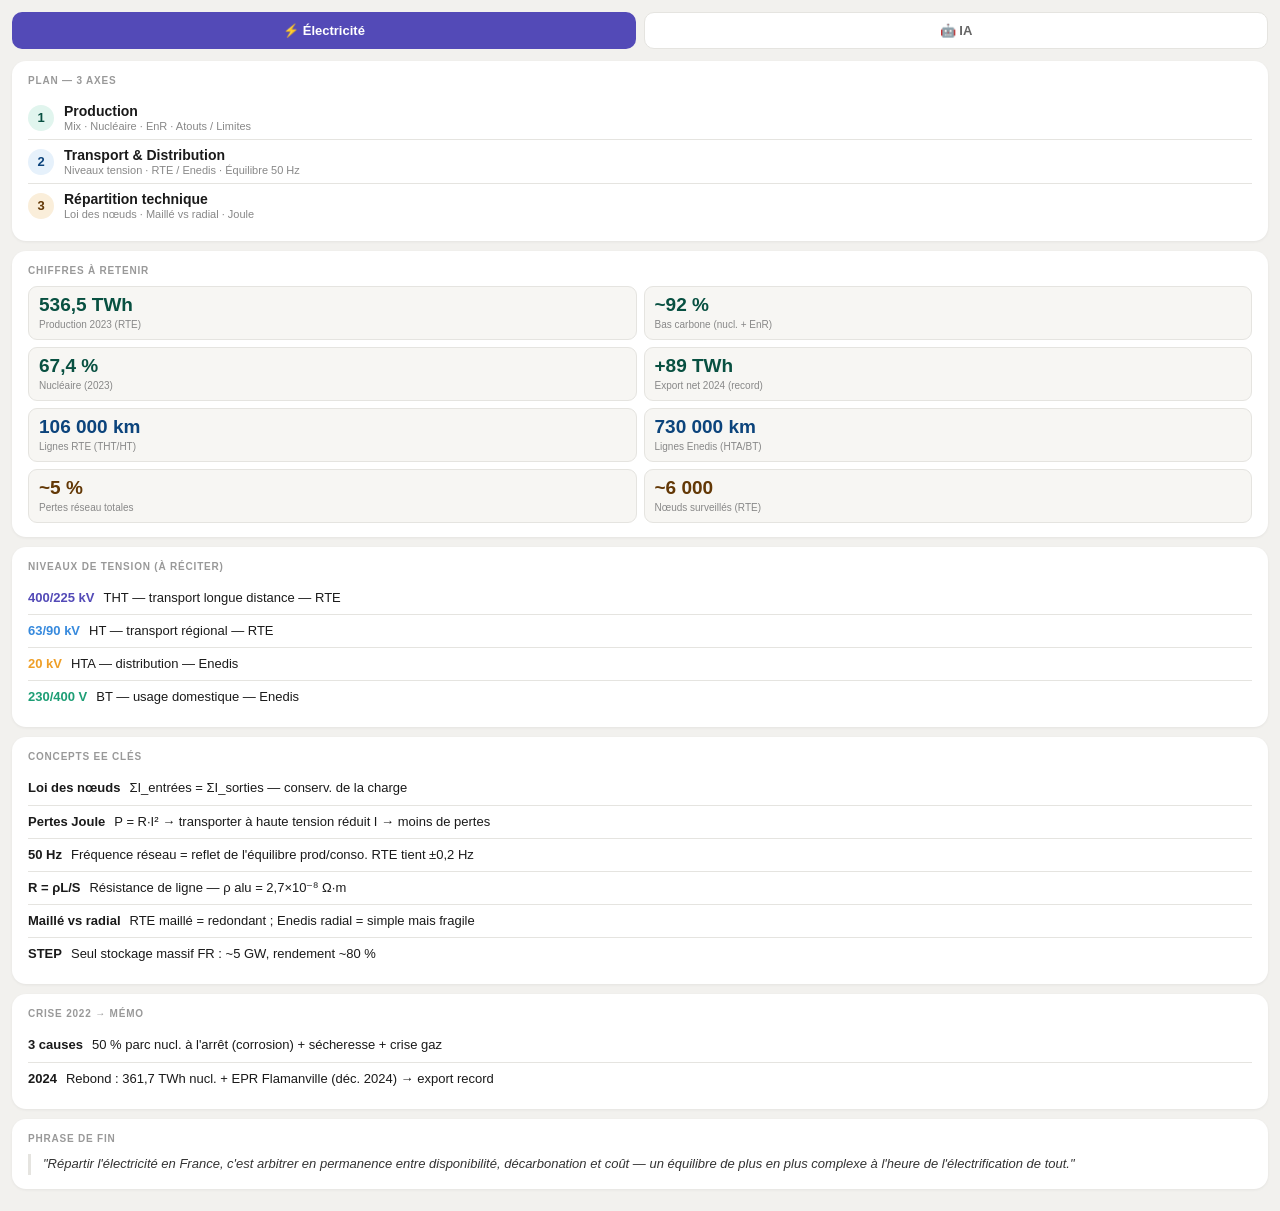
==== fiches_synthese.html @ e636e8ac "feat(grand-oral): ajoute les fiches de révision Grand Oral Trois fiches standalone (électricité, IA," ====
<!DOCTYPE html>
<html lang="fr">
<head>
<meta charset="UTF-8">
<meta name="viewport" content="width=device-width, initial-scale=1.0">
<title>Grand Oral — Synthèse</title>
<style>
  * { box-sizing: border-box; margin: 0; padding: 0; }
  body { font-family: -apple-system, BlinkMacSystemFont, 'Helvetica Neue', sans-serif; background: #F2F1EE; color: #1a1a1a; padding: 12px; }

  .tabs { display: flex; gap: 8px; margin-bottom: 12px; }
  .tab { flex: 1; padding: 10px; border-radius: 10px; border: 1.5px solid #E5E4E0; background: white; font-size: 13px; font-weight: 600; color: #666; cursor: pointer; text-align: center; }
  .tab.active { color: white; border-color: transparent; }
  .tab.t0.active { background: #534AB7; }
  .tab.t1.active { background: #1D9E75; }

  .page { display: none; }
  .page.active { display: block; }

  .block { background: white; border-radius: 14px; padding: 14px 16px; margin-bottom: 10px; box-shadow: 0 1px 3px rgba(0,0,0,0.06); }
  .block-title { font-size: 10px; font-weight: 700; letter-spacing: 0.08em; text-transform: uppercase; color: #999; margin-bottom: 10px; }

  /* Plan */
  .plan-row { display: flex; align-items: center; gap: 10px; padding: 7px 0; border-bottom: 0.5px solid #E5E4E0; }
  .plan-row:last-child { border-bottom: none; }
  .plan-num { width: 26px; height: 26px; border-radius: 50%; display: flex; align-items: center; justify-content: center; font-size: 13px; font-weight: 700; flex-shrink: 0; }
  .plan-text { font-size: 14px; font-weight: 600; flex: 1; }
  .plan-sub { font-size: 11px; color: #888; margin-top: 1px; }

  /* Chiffres */
  .nums { display: grid; grid-template-columns: 1fr 1fr; gap: 7px; }
  .num { background: #F7F6F3; border-radius: 9px; padding: 8px 10px; border: 0.5px solid #E5E4E0; }
  .num-val { font-size: 19px; font-weight: 700; line-height: 1.1; }
  .num-label { font-size: 10px; color: #888; margin-top: 2px; line-height: 1.3; }

  /* Concepts */
  .concept { display: flex; gap: 9px; align-items: flex-start; padding: 7px 0; border-bottom: 0.5px solid #E5E4E0; font-size: 13px; line-height: 1.4; }
  .concept:last-child { border-bottom: none; }
  .ckey { font-weight: 700; flex-shrink: 0; }

  /* Phrase fin */
  .phrase { font-size: 13px; line-height: 1.6; color: #333; font-style: italic; border-left: 3px solid #E5E4E0; padding-left: 12px; }
</style>
</head>
<body>

<div class="tabs">
  <button class="tab t0 active" onclick="show(0)">⚡ Électricité</button>
  <button class="tab t1" onclick="show(1)">🤖 IA</button>
</div>

<!-- PAGE ÉLECTRICITÉ -->
<div class="page active" id="p0">

  <div class="block">
    <div class="block-title">Plan — 3 axes</div>
    <div class="plan-row">
      <div class="plan-num" style="background:#E1F5EE;color:#085041;">1</div>
      <div><div class="plan-text">Production</div><div class="plan-sub">Mix · Nucléaire · EnR · Atouts / Limites</div></div>
    </div>
    <div class="plan-row">
      <div class="plan-num" style="background:#E6F1FB;color:#0C447C;">2</div>
      <div><div class="plan-text">Transport & Distribution</div><div class="plan-sub">Niveaux tension · RTE / Enedis · Équilibre 50 Hz</div></div>
    </div>
    <div class="plan-row">
      <div class="plan-num" style="background:#FAEEDA;color:#633806;">3</div>
      <div><div class="plan-text">Répartition technique</div><div class="plan-sub">Loi des nœuds · Maillé vs radial · Joule</div></div>
    </div>
  </div>

  <div class="block">
    <div class="block-title">Chiffres à retenir</div>
    <div class="nums">
      <div class="num"><div class="num-val" style="color:#085041;">536,5 TWh</div><div class="num-label">Production 2023 (RTE)</div></div>
      <div class="num"><div class="num-val" style="color:#085041;">~92 %</div><div class="num-label">Bas carbone (nucl. + EnR)</div></div>
      <div class="num"><div class="num-val" style="color:#085041;">67,4 %</div><div class="num-label">Nucléaire (2023)</div></div>
      <div class="num"><div class="num-val" style="color:#085041;">+89 TWh</div><div class="num-label">Export net 2024 (record)</div></div>
      <div class="num"><div class="num-val" style="color:#0C447C;">106 000 km</div><div class="num-label">Lignes RTE (THT/HT)</div></div>
      <div class="num"><div class="num-val" style="color:#0C447C;">730 000 km</div><div class="num-label">Lignes Enedis (HTA/BT)</div></div>
      <div class="num"><div class="num-val" style="color:#633806;">~5 %</div><div class="num-label">Pertes réseau totales</div></div>
      <div class="num"><div class="num-val" style="color:#633806;">~6 000</div><div class="num-label">Nœuds surveillés (RTE)</div></div>
    </div>
  </div>

  <div class="block">
    <div class="block-title">Niveaux de tension (à réciter)</div>
    <div class="concept"><span class="ckey" style="color:#534AB7;">400/225 kV</span> THT — transport longue distance — RTE</div>
    <div class="concept"><span class="ckey" style="color:#378ADD;">63/90 kV</span> HT — transport régional — RTE</div>
    <div class="concept"><span class="ckey" style="color:#EF9F27;">20 kV</span> HTA — distribution — Enedis</div>
    <div class="concept"><span class="ckey" style="color:#1D9E75;">230/400 V</span> BT — usage domestique — Enedis</div>
  </div>

  <div class="block">
    <div class="block-title">Concepts EE clés</div>
    <div class="concept"><span class="ckey">Loi des nœuds</span> ΣI_entrées = ΣI_sorties — conserv. de la charge</div>
    <div class="concept"><span class="ckey">Pertes Joule</span> P = R·I² → transporter à haute tension réduit I → moins de pertes</div>
    <div class="concept"><span class="ckey">50 Hz</span> Fréquence réseau = reflet de l'équilibre prod/conso. RTE tient ±0,2 Hz</div>
    <div class="concept"><span class="ckey">R = ρL/S</span> Résistance de ligne — ρ alu = 2,7×10⁻⁸ Ω·m</div>
    <div class="concept"><span class="ckey">Maillé vs radial</span> RTE maillé = redondant ; Enedis radial = simple mais fragile</div>
    <div class="concept"><span class="ckey">STEP</span> Seul stockage massif FR : ~5 GW, rendement ~80 %</div>
  </div>

  <div class="block">
    <div class="block-title">Crise 2022 → mémo</div>
    <div class="concept"><span class="ckey">3 causes</span> 50 % parc nucl. à l'arrêt (corrosion) + sécheresse + crise gaz</div>
    <div class="concept"><span class="ckey">2024</span> Rebond : 361,7 TWh nucl. + EPR Flamanville (déc. 2024) → export record</div>
  </div>

  <div class="block">
    <div class="block-title">Phrase de fin</div>
    <div class="phrase">"Répartir l'électricité en France, c'est arbitrer en permanence entre disponibilité, décarbonation et coût — un équilibre de plus en plus complexe à l'heure de l'électrification de tout."</div>
  </div>

</div>

<!-- PAGE IA -->
<div class="page" id="p1">

  <div class="block">
    <div class="block-title">Plan — 3 axes</div>
    <div class="plan-row">
      <div class="plan-num" style="background:#E1F5EE;color:#085041;">1</div>
      <div><div class="plan-text">Impact environnemental</div><div class="plan-sub">CO₂ · Eau · E-waste</div></div>
    </div>
    <div class="plan-row">
      <div class="plan-num" style="background:#E6F1FB;color:#0C447C;">2</div>
      <div><div class="plan-text">Impact énergétique</div><div class="plan-sub">Chaîne complète · PUE · Entraîn. vs inférence</div></div>
    </div>
    <div class="plan-row">
      <div class="plan-num" style="background:#FAEEDA;color:#633806;">3</div>
      <div><div class="plan-text">Impact économique</div><div class="plan-sub">Marché · Emploi · Bénéfices / fracture</div></div>
    </div>
  </div>

  <div class="block">
    <div class="block-title">Chiffres à retenir</div>
    <div class="nums">
      <div class="num"><div class="num-val" style="color:#085041;">552 t CO₂</div><div class="num-label">Entraîn. GPT-3 (Patterson 2021)</div></div>
      <div class="num"><div class="num-val" style="color:#085041;">700 000 L</div><div class="num-label">Eau GPT-3 (Li 2023)</div></div>
      <div class="num"><div class="num-val" style="color:#085041;">~4 %</div><div class="num-label">GES mondiaux du numérique</div></div>
      <div class="num"><div class="num-val" style="color:#085041;">62 Mt/an</div><div class="num-label">E-waste TIC (ONU 2022)</div></div>
      <div class="num"><div class="num-val" style="color:#0C447C;">415 TWh</div><div class="num-label">Data centers 2024 (IEA)</div></div>
      <div class="num"><div class="num-val" style="color:#0C447C;">945 TWh</div><div class="num-label">Projection 2030 (IEA)</div></div>
      <div class="num"><div class="num-val" style="color:#633806;">~200 Md$</div><div class="num-label">Marché IA 2023</div></div>
      <div class="num"><div class="num-val" style="color:#633806;">~40 %</div><div class="num-label">Emplois "exposés" (FMI 2024)</div></div>
    </div>
  </div>

  <div class="block">
    <div class="block-title">PUE — Power Usage Effectiveness</div>
    <div class="concept"><span class="ckey">Formule</span> PUE = énergie totale DC ÷ énergie calcul</div>
    <div class="concept"><span class="ckey">1,0</span> Idéal impossible · <span class="ckey">1,1</span> Google · <span class="ckey">1,5</span> Moyenne · <span class="ckey">2,0</span> Vieux DC</div>
    <div class="concept"><span class="ckey">Exemple</span> PUE 1,5 → 100 kW calcul + 50 kW gaspillés (clim + conversions)</div>
  </div>

  <div class="block">
    <div class="block-title">Concepts clés</div>
    <div class="concept"><span class="ckey">Entraînement</span> Ponctuel mais intense — semaines, milliers de GPU</div>
    <div class="concept"><span class="ckey">Inférence</span> ×10 vs Google Search/requête, mais milliards/jour → impact total > entraîn.</div>
    <div class="concept"><span class="ckey">Chaîne énergie</span> Terminal → WiFi/4G → backbone → data center. Télécoms : ~200 TWh/an (IEA)</div>
    <div class="concept"><span class="ckey">Paradoxe central</span> IA = cause (CO₂, eau) ET solution (optimis. réseaux, climat)</div>
    <div class="concept"><span class="ckey">Accroche choc</span> 552 t CO₂ GPT-3 = 5 A/R New York–San Francisco en avion</div>
  </div>

  <div class="block">
    <div class="block-title">Solutions à citer</div>
    <div class="concept"><span class="ckey">IA frugale</span> Mistral, Phi-3 — petits modèles efficaces</div>
    <div class="concept"><span class="ckey">Énergie verte</span> Microsoft + Three Mile Island (2024)</div>
    <div class="concept"><span class="ckey">Réglementation</span> AI Act européen 2024</div>
    <div class="concept"><span class="ckey">Optimisation</span> DeepMind réduit refroidissement Google de 40 %</div>
  </div>

  <div class="block">
    <div class="block-title">Phrase de fin</div>
    <div class="phrase">"L'IA restera une opportunité ou deviendra une contrainte selon les choix que nos sociétés feront dans les 10 prochaines années."</div>
  </div>

</div>

<script>
  function show(n) {
    document.querySelectorAll('.tab').forEach((t,i) => t.classList.toggle('active', i===n));
    document.querySelectorAll('.page').forEach((p,i) => p.classList.toggle('active', i===n));
  }
</script>
</body>
</html>
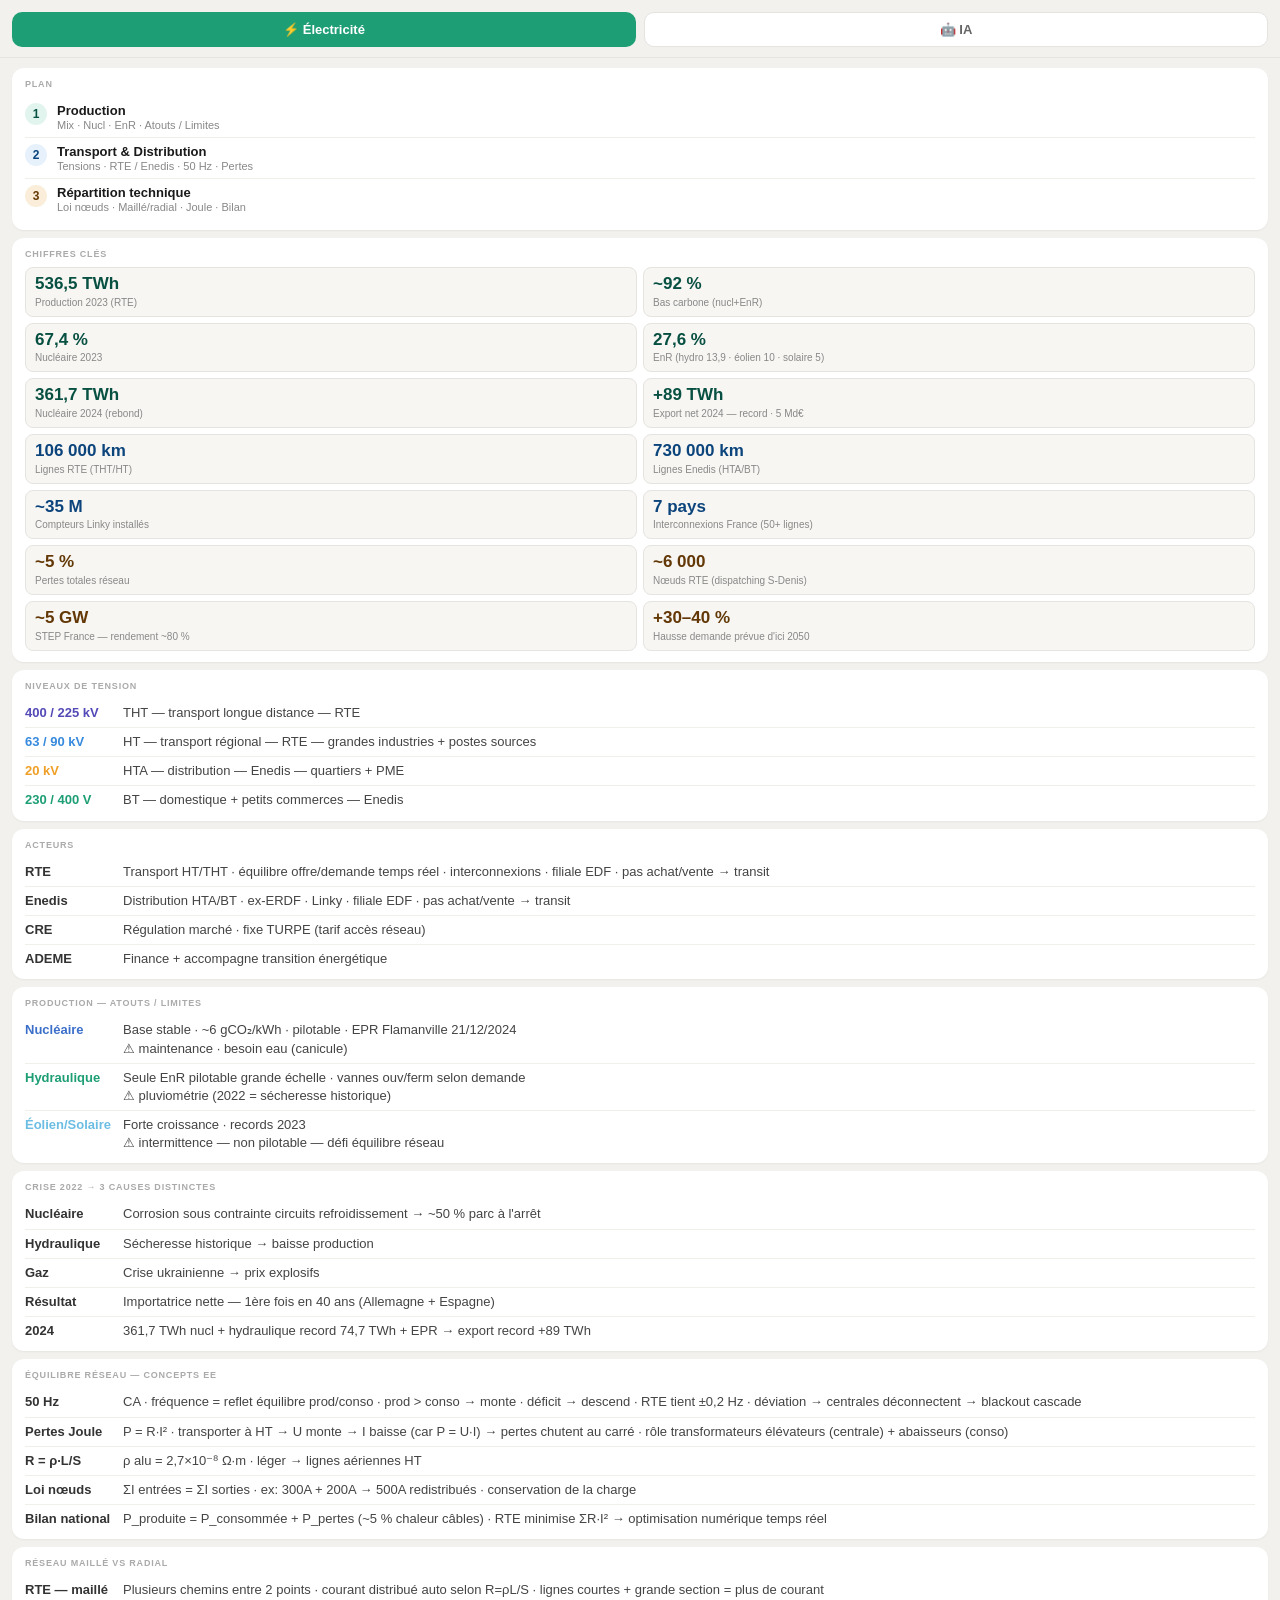
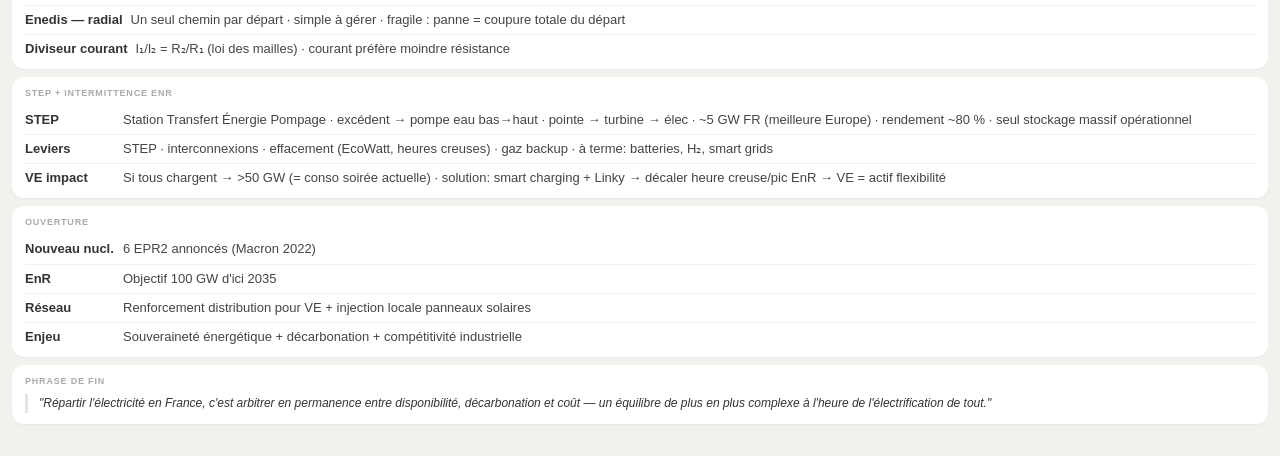
==== commit 25ffdafc: "Changed completly the resume page of the Grand Oral" ====
--- a/fiches_synthese.html
+++ b/fiches_synthese.html
@@ -3,43 +3,44 @@
 <head>
 <meta charset="UTF-8">
 <meta name="viewport" content="width=device-width, initial-scale=1.0">
-<title>Grand Oral — Synthèse</title>
+<title>Synthèse Grand Oral</title>
 <style>
   * { box-sizing: border-box; margin: 0; padding: 0; }
-  body { font-family: -apple-system, BlinkMacSystemFont, 'Helvetica Neue', sans-serif; background: #F2F1EE; color: #1a1a1a; padding: 12px; }
-
-  .tabs { display: flex; gap: 8px; margin-bottom: 12px; }
-  .tab { flex: 1; padding: 10px; border-radius: 10px; border: 1.5px solid #E5E4E0; background: white; font-size: 13px; font-weight: 600; color: #666; cursor: pointer; text-align: center; }
-  .tab.active { color: white; border-color: transparent; }
-  .tab.t0.active { background: #534AB7; }
-  .tab.t1.active { background: #1D9E75; }
-
-  .page { display: none; }
+  body { font-family: -apple-system, BlinkMacSystemFont, 'Helvetica Neue', sans-serif; background: #F2F1EE; color: #1a1a1a; font-size: 13px; }
+
+  .tabs { display: flex; gap: 8px; padding: 12px 12px 0; position: sticky; top: 0; background: #F2F1EE; z-index: 10; padding-bottom: 10px; border-bottom: 1px solid #E5E4E0; }
+  .tab { flex: 1; padding: 9px; border-radius: 10px; border: 1.5px solid #E5E4E0; background: white; font-size: 13px; font-weight: 600; color: #666; cursor: pointer; text-align: center; }
+  .tab.t0.active { background: #1D9E75; color: white; border-color: transparent; }
+  .tab.t1.active { background: #534AB7; color: white; border-color: transparent; }
+
+  .page { display: none; padding: 10px 12px 24px; }
   .page.active { display: block; }
 
-  .block { background: white; border-radius: 14px; padding: 14px 16px; margin-bottom: 10px; box-shadow: 0 1px 3px rgba(0,0,0,0.06); }
-  .block-title { font-size: 10px; font-weight: 700; letter-spacing: 0.08em; text-transform: uppercase; color: #999; margin-bottom: 10px; }
-
-  /* Plan */
-  .plan-row { display: flex; align-items: center; gap: 10px; padding: 7px 0; border-bottom: 0.5px solid #E5E4E0; }
-  .plan-row:last-child { border-bottom: none; }
-  .plan-num { width: 26px; height: 26px; border-radius: 50%; display: flex; align-items: center; justify-content: center; font-size: 13px; font-weight: 700; flex-shrink: 0; }
-  .plan-text { font-size: 14px; font-weight: 600; flex: 1; }
-  .plan-sub { font-size: 11px; color: #888; margin-top: 1px; }
-
-  /* Chiffres */
-  .nums { display: grid; grid-template-columns: 1fr 1fr; gap: 7px; }
-  .num { background: #F7F6F3; border-radius: 9px; padding: 8px 10px; border: 0.5px solid #E5E4E0; }
-  .num-val { font-size: 19px; font-weight: 700; line-height: 1.1; }
-  .num-label { font-size: 10px; color: #888; margin-top: 2px; line-height: 1.3; }
-
-  /* Concepts */
-  .concept { display: flex; gap: 9px; align-items: flex-start; padding: 7px 0; border-bottom: 0.5px solid #E5E4E0; font-size: 13px; line-height: 1.4; }
-  .concept:last-child { border-bottom: none; }
-  .ckey { font-weight: 700; flex-shrink: 0; }
-
-  /* Phrase fin */
-  .phrase { font-size: 13px; line-height: 1.6; color: #333; font-style: italic; border-left: 3px solid #E5E4E0; padding-left: 12px; }
+  .block { background: white; border-radius: 12px; padding: 11px 13px; margin-bottom: 8px; box-shadow: 0 1px 2px rgba(0,0,0,0.05); }
+  .btitle { font-size: 9px; font-weight: 700; letter-spacing: 0.09em; text-transform: uppercase; color: #aaa; margin-bottom: 8px; }
+
+  /* keyword rows */
+  .krow { display: flex; gap: 8px; padding: 5px 0; border-bottom: 0.5px solid #F0EFE9; align-items: baseline; line-height: 1.4; }
+  .krow:last-child { border-bottom: none; padding-bottom: 0; }
+  .krow:first-of-type { padding-top: 0; }
+  .klabel { font-weight: 700; flex-shrink: 0; color: #333; min-width: 90px; }
+  .kval { color: #444; flex: 1; }
+
+  /* numbers grid */
+  .ngrid { display: grid; grid-template-columns: 1fr 1fr; gap: 6px; }
+  .ncard { background: #F7F6F3; border-radius: 8px; padding: 7px 9px; border: 0.5px solid #E5E4E0; }
+  .nval { font-size: 17px; font-weight: 700; line-height: 1.1; }
+  .nlabel { font-size: 10px; color: #888; margin-top: 2px; line-height: 1.3; }
+
+  /* phrase */
+  .phrase { font-size: 12px; line-height: 1.6; color: #333; font-style: italic; border-left: 3px solid #E5E4E0; padding-left: 11px; }
+
+  /* plan */
+  .prow { display: flex; gap: 10px; align-items: flex-start; padding: 6px 0; border-bottom: 0.5px solid #F0EFE9; }
+  .prow:last-child { border-bottom: none; }
+  .pnum { width: 22px; height: 22px; border-radius: 50%; display: flex; align-items: center; justify-content: center; font-size: 12px; font-weight: 700; flex-shrink: 0; }
+  .ptitle { font-weight: 700; font-size: 13px; }
+  .psub { font-size: 11px; color: #888; margin-top: 1px; }
 </style>
 </head>
 <body>
@@ -49,129 +50,189 @@
   <button class="tab t1" onclick="show(1)">🤖 IA</button>
 </div>
 
-<!-- PAGE ÉLECTRICITÉ -->
+<!-- ══════════════ ÉLECTRICITÉ ══════════════ -->
 <div class="page active" id="p0">
 
   <div class="block">
-    <div class="block-title">Plan — 3 axes</div>
-    <div class="plan-row">
-      <div class="plan-num" style="background:#E1F5EE;color:#085041;">1</div>
-      <div><div class="plan-text">Production</div><div class="plan-sub">Mix · Nucléaire · EnR · Atouts / Limites</div></div>
+    <div class="btitle">Plan</div>
+    <div class="prow"><div class="pnum" style="background:#E1F5EE;color:#085041;">1</div><div><div class="ptitle">Production</div><div class="psub">Mix · Nucl · EnR · Atouts / Limites</div></div></div>
+    <div class="prow"><div class="pnum" style="background:#E6F1FB;color:#0C447C;">2</div><div><div class="ptitle">Transport & Distribution</div><div class="psub">Tensions · RTE / Enedis · 50 Hz · Pertes</div></div></div>
+    <div class="prow"><div class="pnum" style="background:#FAEEDA;color:#633806;">3</div><div><div class="ptitle">Répartition technique</div><div class="psub">Loi nœuds · Maillé/radial · Joule · Bilan</div></div></div>
+  </div>
+
+  <div class="block">
+    <div class="btitle">Chiffres clés</div>
+    <div class="ngrid">
+      <div class="ncard"><div class="nval" style="color:#085041;">536,5 TWh</div><div class="nlabel">Production 2023 (RTE)</div></div>
+      <div class="ncard"><div class="nval" style="color:#085041;">~92 %</div><div class="nlabel">Bas carbone (nucl+EnR)</div></div>
+      <div class="ncard"><div class="nval" style="color:#085041;">67,4 %</div><div class="nlabel">Nucléaire 2023</div></div>
+      <div class="ncard"><div class="nval" style="color:#085041;">27,6 %</div><div class="nlabel">EnR (hydro 13,9 · éolien 10 · solaire 5)</div></div>
+      <div class="ncard"><div class="nval" style="color:#085041;">361,7 TWh</div><div class="nlabel">Nucléaire 2024 (rebond)</div></div>
+      <div class="ncard"><div class="nval" style="color:#085041;">+89 TWh</div><div class="nlabel">Export net 2024 — record · 5 Md€</div></div>
+      <div class="ncard"><div class="nval" style="color:#0C447C;">106 000 km</div><div class="nlabel">Lignes RTE (THT/HT)</div></div>
+      <div class="ncard"><div class="nval" style="color:#0C447C;">730 000 km</div><div class="nlabel">Lignes Enedis (HTA/BT)</div></div>
+      <div class="ncard"><div class="nval" style="color:#0C447C;">~35 M</div><div class="nlabel">Compteurs Linky installés</div></div>
+      <div class="ncard"><div class="nval" style="color:#0C447C;">7 pays</div><div class="nlabel">Interconnexions France (50+ lignes)</div></div>
+      <div class="ncard"><div class="nval" style="color:#633806;">~5 %</div><div class="nlabel">Pertes totales réseau</div></div>
+      <div class="ncard"><div class="nval" style="color:#633806;">~6 000</div><div class="nlabel">Nœuds RTE (dispatching S-Denis)</div></div>
+      <div class="ncard"><div class="nval" style="color:#633806;">~5 GW</div><div class="nlabel">STEP France — rendement ~80 %</div></div>
+      <div class="ncard"><div class="nval" style="color:#633806;">+30–40 %</div><div class="nlabel">Hausse demande prévue d'ici 2050</div></div>
     </div>
-    <div class="plan-row">
-      <div class="plan-num" style="background:#E6F1FB;color:#0C447C;">2</div>
-      <div><div class="plan-text">Transport & Distribution</div><div class="plan-sub">Niveaux tension · RTE / Enedis · Équilibre 50 Hz</div></div>
+  </div>
+
+  <div class="block">
+    <div class="btitle">Niveaux de tension</div>
+    <div class="krow"><div class="klabel" style="color:#534AB7;">400 / 225 kV</div><div class="kval">THT — transport longue distance — RTE</div></div>
+    <div class="krow"><div class="klabel" style="color:#378ADD;">63 / 90 kV</div><div class="kval">HT — transport régional — RTE — grandes industries + postes sources</div></div>
+    <div class="krow"><div class="klabel" style="color:#EF9F27;">20 kV</div><div class="kval">HTA — distribution — Enedis — quartiers + PME</div></div>
+    <div class="krow"><div class="klabel" style="color:#1D9E75;">230 / 400 V</div><div class="kval">BT — domestique + petits commerces — Enedis</div></div>
+  </div>
+
+  <div class="block">
+    <div class="btitle">Acteurs</div>
+    <div class="krow"><div class="klabel">RTE</div><div class="kval">Transport HT/THT · équilibre offre/demande temps réel · interconnexions · filiale EDF · pas achat/vente → transit</div></div>
+    <div class="krow"><div class="klabel">Enedis</div><div class="kval">Distribution HTA/BT · ex-ERDF · Linky · filiale EDF · pas achat/vente → transit</div></div>
+    <div class="krow"><div class="klabel">CRE</div><div class="kval">Régulation marché · fixe TURPE (tarif accès réseau)</div></div>
+    <div class="krow"><div class="klabel">ADEME</div><div class="kval">Finance + accompagne transition énergétique</div></div>
+  </div>
+
+  <div class="block">
+    <div class="btitle">Production — atouts / limites</div>
+    <div class="krow"><div class="klabel" style="color:#3B6FCA;">Nucléaire</div><div class="kval">Base stable · ~6 gCO₂/kWh · pilotable · EPR Flamanville 21/12/2024<br>⚠ maintenance · besoin eau (canicule)</div></div>
+    <div class="krow"><div class="klabel" style="color:#1D9E75;">Hydraulique</div><div class="kval">Seule EnR pilotable grande échelle · vannes ouv/ferm selon demande<br>⚠ pluviométrie (2022 = sécheresse historique)</div></div>
+    <div class="krow"><div class="klabel" style="color:#6BBDE3;">Éolien/Solaire</div><div class="kval">Forte croissance · records 2023<br>⚠ intermittence — non pilotable — défi équilibre réseau</div></div>
+  </div>
+
+  <div class="block">
+    <div class="btitle">Crise 2022 → 3 causes distinctes</div>
+    <div class="krow"><div class="klabel">Nucléaire</div><div class="kval">Corrosion sous contrainte circuits refroidissement → ~50 % parc à l'arrêt</div></div>
+    <div class="krow"><div class="klabel">Hydraulique</div><div class="kval">Sécheresse historique → baisse production</div></div>
+    <div class="krow"><div class="klabel">Gaz</div><div class="kval">Crise ukrainienne → prix explosifs</div></div>
+    <div class="krow"><div class="klabel">Résultat</div><div class="kval">Importatrice nette — 1ère fois en 40 ans (Allemagne + Espagne)</div></div>
+    <div class="krow"><div class="klabel">2024</div><div class="kval">361,7 TWh nucl + hydraulique record 74,7 TWh + EPR → export record +89 TWh</div></div>
+  </div>
+
+  <div class="block">
+    <div class="btitle">Équilibre réseau — concepts EE</div>
+    <div class="krow"><div class="klabel">50 Hz</div><div class="kval">CA · fréquence = reflet équilibre prod/conso · prod > conso → monte · déficit → descend · RTE tient ±0,2 Hz · déviation → centrales déconnectent → blackout cascade</div></div>
+    <div class="krow"><div class="klabel">Pertes Joule</div><div class="kval">P = R·I² · transporter à HT → U monte → I baisse (car P = U·I) → pertes chutent au carré · rôle transformateurs élévateurs (centrale) + abaisseurs (conso)</div></div>
+    <div class="krow"><div class="klabel">R = ρ·L/S</div><div class="kval">ρ alu = 2,7×10⁻⁸ Ω·m · léger → lignes aériennes HT</div></div>
+    <div class="krow"><div class="klabel">Loi nœuds</div><div class="kval">ΣI entrées = ΣI sorties · ex: 300A + 200A → 500A redistribués · conservation de la charge</div></div>
+    <div class="krow"><div class="klabel">Bilan national</div><div class="kval">P_produite = P_consommée + P_pertes (~5 % chaleur câbles) · RTE minimise ΣR·I² → optimisation numérique temps réel</div></div>
+  </div>
+
+  <div class="block">
+    <div class="btitle">Réseau maillé vs radial</div>
+    <div class="krow"><div class="klabel">RTE — maillé</div><div class="kval">Plusieurs chemins entre 2 points · courant distribué auto selon R=ρL/S · lignes courtes + grande section = plus de courant</div></div>
+    <div class="krow"><div class="klabel">Enedis — radial</div><div class="kval">Un seul chemin par départ · simple à gérer · fragile : panne = coupure totale du départ</div></div>
+    <div class="krow"><div class="klabel">Diviseur courant</div><div class="kval">I₁/I₂ = R₂/R₁ (loi des mailles) · courant préfère moindre résistance</div></div>
+  </div>
+
+  <div class="block">
+    <div class="btitle">STEP + intermittence EnR</div>
+    <div class="krow"><div class="klabel">STEP</div><div class="kval">Station Transfert Énergie Pompage · excédent → pompe eau bas→haut · pointe → turbine → élec · ~5 GW FR (meilleure Europe) · rendement ~80 % · seul stockage massif opérationnel</div></div>
+    <div class="krow"><div class="klabel">Leviers</div><div class="kval">STEP · interconnexions · effacement (EcoWatt, heures creuses) · gaz backup · à terme: batteries, H₂, smart grids</div></div>
+    <div class="krow"><div class="klabel">VE impact</div><div class="kval">Si tous chargent → >50 GW (= conso soirée actuelle) · solution: smart charging + Linky → décaler heure creuse/pic EnR → VE = actif flexibilité</div></div>
+  </div>
+
+  <div class="block">
+    <div class="btitle">Ouverture</div>
+    <div class="krow"><div class="klabel">Nouveau nucl.</div><div class="kval">6 EPR2 annoncés (Macron 2022)</div></div>
+    <div class="krow"><div class="klabel">EnR</div><div class="kval">Objectif 100 GW d'ici 2035</div></div>
+    <div class="krow"><div class="klabel">Réseau</div><div class="kval">Renforcement distribution pour VE + injection locale panneaux solaires</div></div>
+    <div class="krow"><div class="klabel">Enjeu</div><div class="kval">Souveraineté énergétique + décarbonation + compétitivité industrielle</div></div>
+  </div>
+
+  <div class="block">
+    <div class="btitle">Phrase de fin</div>
+    <div class="phrase">"Répartir l'électricité en France, c'est arbitrer en permanence entre disponibilité, décarbonation et coût — un équilibre de plus en plus complexe à l'heure de l'électrification de tout."</div>
+  </div>
+
+</div>
+
+<!-- ══════════════ IA ══════════════ -->
+<div class="page" id="p1">
+
+  <div class="block">
+    <div class="btitle">Plan</div>
+    <div class="prow"><div class="pnum" style="background:#E1F5EE;color:#085041;">1</div><div><div class="ptitle">Impact environnemental</div><div class="psub">CO₂ · Eau · E-waste · Mix local</div></div></div>
+    <div class="prow"><div class="pnum" style="background:#E6F1FB;color:#0C447C;">2</div><div><div class="ptitle">Impact énergétique</div><div class="psub">Chaîne complète · PUE · Entraîn. vs Inférence</div></div></div>
+    <div class="prow"><div class="pnum" style="background:#FAEEDA;color:#633806;">3</div><div><div class="ptitle">Impact économique</div><div class="psub">Marché · Emploi · Bénéfices · Fracture</div></div></div>
+  </div>
+
+  <div class="block">
+    <div class="btitle">Chiffres clés</div>
+    <div class="ngrid">
+      <div class="ncard"><div class="nval" style="color:#085041;">552 t CO₂</div><div class="nlabel">Entraîn. GPT-3 · Patterson 2021 · = 5 A/R NY–SF avion</div></div>
+      <div class="ncard"><div class="nval" style="color:#085041;">700 000 L</div><div class="nlabel">Eau GPT-3 (Li 2023)</div></div>
+      <div class="ncard"><div class="nval" style="color:#085041;">~4 %</div><div class="nlabel">GES mondiaux — numérique = aviation civile (Shift Project 2023)</div></div>
+      <div class="ncard"><div class="nval" style="color:#085041;">62 Mt/an</div><div class="nlabel">E-waste TIC (ONU 2022) · ~20 % traités correctement</div></div>
+      <div class="ncard"><div class="nval" style="color:#0C447C;">415 TWh</div><div class="nlabel">Data centers 2024 (IEA)</div></div>
+      <div class="ncard"><div class="nval" style="color:#0C447C;">945 TWh</div><div class="nlabel">Projection 2030 (IEA "Energy and AI" 2025) · +12 %/an depuis 2017</div></div>
+      <div class="ncard"><div class="nval" style="color:#0C447C;">~200 TWh</div><div class="nlabel">Télécoms/an (IEA) — séparé des DC</div></div>
+      <div class="ncard"><div class="nval" style="color:#0C447C;">×10</div><div class="nlabel">1 requête IA vs 1 recherche Google (énergie)</div></div>
+      <div class="ncard"><div class="nval" style="color:#633806;">~200 Md$</div><div class="nlabel">Marché IA 2023 → >1 800 Md$ 2030 (Statista)</div></div>
+      <div class="ncard"><div class="nval" style="color:#633806;">+7 %</div><div class="nlabel">Gain PIB potentiel sur 10 ans (Goldman Sachs 2023)</div></div>
+      <div class="ncard"><div class="nval" style="color:#633806;">~40 %</div><div class="nlabel">Emplois "exposés" (FMI 2024) ≠ perdus</div></div>
+      <div class="ncard"><div class="nval" style="color:#633806;">>100 M$</div><div class="nlabel">Coût entraîn. GPT-4 (Sam Altman 2023)</div></div>
+      <div class="ncard"><div class="nval" style="color:#633806;">Nvidia ×8</div><div class="nlabel">En bourse entre 2022 et 2024</div></div>
+      <div class="ncard"><div class="nval" style="color:#633806;">2 600–4 400 Md$</div><div class="nlabel">Gains productivité/an (McKinsey 2023)</div></div>
     </div>
-    <div class="plan-row">
-      <div class="plan-num" style="background:#FAEEDA;color:#633806;">3</div>
-      <div><div class="plan-text">Répartition technique</div><div class="plan-sub">Loi des nœuds · Maillé vs radial · Joule</div></div>
-    </div>
-  </div>
-
-  <div class="block">
-    <div class="block-title">Chiffres à retenir</div>
-    <div class="nums">
-      <div class="num"><div class="num-val" style="color:#085041;">536,5 TWh</div><div class="num-label">Production 2023 (RTE)</div></div>
-      <div class="num"><div class="num-val" style="color:#085041;">~92 %</div><div class="num-label">Bas carbone (nucl. + EnR)</div></div>
-      <div class="num"><div class="num-val" style="color:#085041;">67,4 %</div><div class="num-label">Nucléaire (2023)</div></div>
-      <div class="num"><div class="num-val" style="color:#085041;">+89 TWh</div><div class="num-label">Export net 2024 (record)</div></div>
-      <div class="num"><div class="num-val" style="color:#0C447C;">106 000 km</div><div class="num-label">Lignes RTE (THT/HT)</div></div>
-      <div class="num"><div class="num-val" style="color:#0C447C;">730 000 km</div><div class="num-label">Lignes Enedis (HTA/BT)</div></div>
-      <div class="num"><div class="num-val" style="color:#633806;">~5 %</div><div class="num-label">Pertes réseau totales</div></div>
-      <div class="num"><div class="num-val" style="color:#633806;">~6 000</div><div class="num-label">Nœuds surveillés (RTE)</div></div>
-    </div>
-  </div>
-
-  <div class="block">
-    <div class="block-title">Niveaux de tension (à réciter)</div>
-    <div class="concept"><span class="ckey" style="color:#534AB7;">400/225 kV</span> THT — transport longue distance — RTE</div>
-    <div class="concept"><span class="ckey" style="color:#378ADD;">63/90 kV</span> HT — transport régional — RTE</div>
-    <div class="concept"><span class="ckey" style="color:#EF9F27;">20 kV</span> HTA — distribution — Enedis</div>
-    <div class="concept"><span class="ckey" style="color:#1D9E75;">230/400 V</span> BT — usage domestique — Enedis</div>
-  </div>
-
-  <div class="block">
-    <div class="block-title">Concepts EE clés</div>
-    <div class="concept"><span class="ckey">Loi des nœuds</span> ΣI_entrées = ΣI_sorties — conserv. de la charge</div>
-    <div class="concept"><span class="ckey">Pertes Joule</span> P = R·I² → transporter à haute tension réduit I → moins de pertes</div>
-    <div class="concept"><span class="ckey">50 Hz</span> Fréquence réseau = reflet de l'équilibre prod/conso. RTE tient ±0,2 Hz</div>
-    <div class="concept"><span class="ckey">R = ρL/S</span> Résistance de ligne — ρ alu = 2,7×10⁻⁸ Ω·m</div>
-    <div class="concept"><span class="ckey">Maillé vs radial</span> RTE maillé = redondant ; Enedis radial = simple mais fragile</div>
-    <div class="concept"><span class="ckey">STEP</span> Seul stockage massif FR : ~5 GW, rendement ~80 %</div>
-  </div>
-
-  <div class="block">
-    <div class="block-title">Crise 2022 → mémo</div>
-    <div class="concept"><span class="ckey">3 causes</span> 50 % parc nucl. à l'arrêt (corrosion) + sécheresse + crise gaz</div>
-    <div class="concept"><span class="ckey">2024</span> Rebond : 361,7 TWh nucl. + EPR Flamanville (déc. 2024) → export record</div>
-  </div>
-
-  <div class="block">
-    <div class="block-title">Phrase de fin</div>
-    <div class="phrase">"Répartir l'électricité en France, c'est arbitrer en permanence entre disponibilité, décarbonation et coût — un équilibre de plus en plus complexe à l'heure de l'électrification de tout."</div>
-  </div>
-
-</div>
-
-<!-- PAGE IA -->
-<div class="page" id="p1">
-
-  <div class="block">
-    <div class="block-title">Plan — 3 axes</div>
-    <div class="plan-row">
-      <div class="plan-num" style="background:#E1F5EE;color:#085041;">1</div>
-      <div><div class="plan-text">Impact environnemental</div><div class="plan-sub">CO₂ · Eau · E-waste</div></div>
-    </div>
-    <div class="plan-row">
-      <div class="plan-num" style="background:#E6F1FB;color:#0C447C;">2</div>
-      <div><div class="plan-text">Impact énergétique</div><div class="plan-sub">Chaîne complète · PUE · Entraîn. vs inférence</div></div>
-    </div>
-    <div class="plan-row">
-      <div class="plan-num" style="background:#FAEEDA;color:#633806;">3</div>
-      <div><div class="plan-text">Impact économique</div><div class="plan-sub">Marché · Emploi · Bénéfices / fracture</div></div>
-    </div>
-  </div>
-
-  <div class="block">
-    <div class="block-title">Chiffres à retenir</div>
-    <div class="nums">
-      <div class="num"><div class="num-val" style="color:#085041;">552 t CO₂</div><div class="num-label">Entraîn. GPT-3 (Patterson 2021)</div></div>
-      <div class="num"><div class="num-val" style="color:#085041;">700 000 L</div><div class="num-label">Eau GPT-3 (Li 2023)</div></div>
-      <div class="num"><div class="num-val" style="color:#085041;">~4 %</div><div class="num-label">GES mondiaux du numérique</div></div>
-      <div class="num"><div class="num-val" style="color:#085041;">62 Mt/an</div><div class="num-label">E-waste TIC (ONU 2022)</div></div>
-      <div class="num"><div class="num-val" style="color:#0C447C;">415 TWh</div><div class="num-label">Data centers 2024 (IEA)</div></div>
-      <div class="num"><div class="num-val" style="color:#0C447C;">945 TWh</div><div class="num-label">Projection 2030 (IEA)</div></div>
-      <div class="num"><div class="num-val" style="color:#633806;">~200 Md$</div><div class="num-label">Marché IA 2023</div></div>
-      <div class="num"><div class="num-val" style="color:#633806;">~40 %</div><div class="num-label">Emplois "exposés" (FMI 2024)</div></div>
-    </div>
-  </div>
-
-  <div class="block">
-    <div class="block-title">PUE — Power Usage Effectiveness</div>
-    <div class="concept"><span class="ckey">Formule</span> PUE = énergie totale DC ÷ énergie calcul</div>
-    <div class="concept"><span class="ckey">1,0</span> Idéal impossible · <span class="ckey">1,1</span> Google · <span class="ckey">1,5</span> Moyenne · <span class="ckey">2,0</span> Vieux DC</div>
-    <div class="concept"><span class="ckey">Exemple</span> PUE 1,5 → 100 kW calcul + 50 kW gaspillés (clim + conversions)</div>
-  </div>
-
-  <div class="block">
-    <div class="block-title">Concepts clés</div>
-    <div class="concept"><span class="ckey">Entraînement</span> Ponctuel mais intense — semaines, milliers de GPU</div>
-    <div class="concept"><span class="ckey">Inférence</span> ×10 vs Google Search/requête, mais milliards/jour → impact total > entraîn.</div>
-    <div class="concept"><span class="ckey">Chaîne énergie</span> Terminal → WiFi/4G → backbone → data center. Télécoms : ~200 TWh/an (IEA)</div>
-    <div class="concept"><span class="ckey">Paradoxe central</span> IA = cause (CO₂, eau) ET solution (optimis. réseaux, climat)</div>
-    <div class="concept"><span class="ckey">Accroche choc</span> 552 t CO₂ GPT-3 = 5 A/R New York–San Francisco en avion</div>
-  </div>
-
-  <div class="block">
-    <div class="block-title">Solutions à citer</div>
-    <div class="concept"><span class="ckey">IA frugale</span> Mistral, Phi-3 — petits modèles efficaces</div>
-    <div class="concept"><span class="ckey">Énergie verte</span> Microsoft + Three Mile Island (2024)</div>
-    <div class="concept"><span class="ckey">Réglementation</span> AI Act européen 2024</div>
-    <div class="concept"><span class="ckey">Optimisation</span> DeepMind réduit refroidissement Google de 40 %</div>
-  </div>
-
-  <div class="block">
-    <div class="block-title">Phrase de fin</div>
+  </div>
+
+  <div class="block">
+    <div class="btitle">Axe 1 — Environnemental</div>
+    <div class="krow"><div class="klabel">CO₂</div><div class="kval">Dépend mix local · Islande (géothermie) vs Pologne (charbon) → ×10 même calcul · GPT-4 = plusieurs milliers t CO₂</div></div>
+    <div class="krow"><div class="klabel">Eau</div><div class="kval">Refroidissement tours d'eau · stress hydrique local · DC en zones arides (foncier pas cher)</div></div>
+    <div class="krow"><div class="klabel">E-waste</div><div class="kval">GPU renouvelés 2–3 ans · matières rares: cobalt, lithium · ~20 % traités correctement</div></div>
+    <div class="krow"><div class="klabel">ACV</div><div class="kval">Fabrication GPU > impact usage parfois (cycle de vie complet)</div></div>
+    <div class="krow"><div class="klabel">Paradoxe</div><div class="kval">IA cause (CO₂/eau) ET solution (modélisation climat, optimisation réseaux élec)</div></div>
+  </div>
+
+  <div class="block">
+    <div class="btitle">Axe 2 — Énergétique</div>
+    <div class="krow"><div class="klabel">Chaîne</div><div class="kval">Terminal → WiFi/4G/5G → backbone Internet → data center · chaque maillon consomme</div></div>
+    <div class="krow"><div class="klabel">PUE</div><div class="kval">= énergie totale DC ÷ énergie calcul · 1,0 idéal (impossible) · 1,1 Google · 1,5 moyenne · 2,0 vieux DC<br>Ex PUE 1,5: 100 kW calcul + 50 kW gaspillés (clim ~40 % + conversions)<br>GPU IA: 2–3× plus chaud que serveurs classiques</div></div>
+    <div class="krow"><div class="klabel">Entraînement</div><div class="kval">Ponctuel · semaines · milliers de GPU · puissance de crête (EE)</div></div>
+    <div class="krow"><div class="klabel">Inférence</div><div class="kval">×10 Google/requête · milliards/jour → impact total > entraînement · régime permanent (EE)</div></div>
+    <div class="krow"><div class="klabel">DeepMind</div><div class="kval">IA optimise refroidissement Google → −40 % conso clim</div></div>
+  </div>
+
+  <div class="block">
+    <div class="btitle">Axe 3 — Économique</div>
+    <div class="krow"><div class="klabel">Marché</div><div class="kval">Nvidia ×8 (2022–2024) · nouvelles industries: cloud IA, MLOps, prompt engineering, cybersécurité IA</div></div>
+    <div class="krow"><div class="klabel">Emploi</div><div class="kval">40 % exposés ≠ 40 % perdus · certains augmentés, d'autres transformés · vrai risque: transition inégale (pays + qualification)</div></div>
+    <div class="krow"><div class="klabel">Bénéfices</div><div class="kval">2 600–4 400 Md$/an (McKinsey) · concentration chez géants tech · fracture numérique Nord/Sud</div></div>
+    <div class="krow"><div class="klabel">Paradoxe</div><div class="kval">Coûte cher (énergie, eau) mais valeur économique → investissement massif continue</div></div>
+  </div>
+
+  <div class="block">
+    <div class="btitle">Lien STI2D EE</div>
+    <div class="krow"><div class="klabel">PUE</div><div class="kval">= rendement (notion EE directe)</div></div>
+    <div class="krow"><div class="klabel">Entraîn.</div><div class="kval">= puissance de crête</div></div>
+    <div class="krow"><div class="klabel">Inférence</div><div class="kval">= régime permanent</div></div>
+    <div class="krow"><div class="klabel">Bilan énerg.</div><div class="kval">énergie produite = énergie utile + pertes</div></div>
+    <div class="krow"><div class="klabel">Empreinte</div><div class="kval">dépend mix électrique local → lien direct question élec</div></div>
+    <div class="krow"><div class="klabel">I2D</div><div class="kval">Architecture systèmes numériques, algorithmes, traitement données</div></div>
+  </div>
+
+  <div class="block">
+    <div class="btitle">Solutions à citer</div>
+    <div class="krow"><div class="klabel">IA frugale</div><div class="kval">Mistral, Phi-3 — petits modèles efficaces pour usages courants</div></div>
+    <div class="krow"><div class="klabel">Énergie verte</div><div class="kval">Microsoft + réacteur Three Mile Island (2024)</div></div>
+    <div class="krow"><div class="klabel">AI Act</div><div class="kval">Européen 2024 · transparence imposée · pas d'équivalent USA/Chine</div></div>
+    <div class="krow"><div class="klabel">Algo</div><div class="kval">Efficacité algorithmique · mutualiser les modèles · sobriété numérique</div></div>
+  </div>
+
+  <div class="block">
+    <div class="btitle">Question ouverte — risque non traité</div>
+    <div class="krow"><div class="klabel">Concentration</div><div class="kval">IA contrôlée par 3–4 entreprises (OpenAI, Google, Meta) + 2 États (USA, Chine)</div></div>
+    <div class="krow"><div class="klabel">Risque</div><div class="kval">Souveraineté numérique · Europe dépendante · géopolitique</div></div>
+    <div class="krow"><div class="klabel">Réponse</div><div class="kval">AI Act EU 2024 — sans équivalent ailleurs</div></div>
+  </div>
+
+  <div class="block">
+    <div class="btitle">Phrase de fin</div>
     <div class="phrase">"L'IA restera une opportunité ou deviendra une contrainte selon les choix que nos sociétés feront dans les 10 prochaines années."</div>
   </div>
 
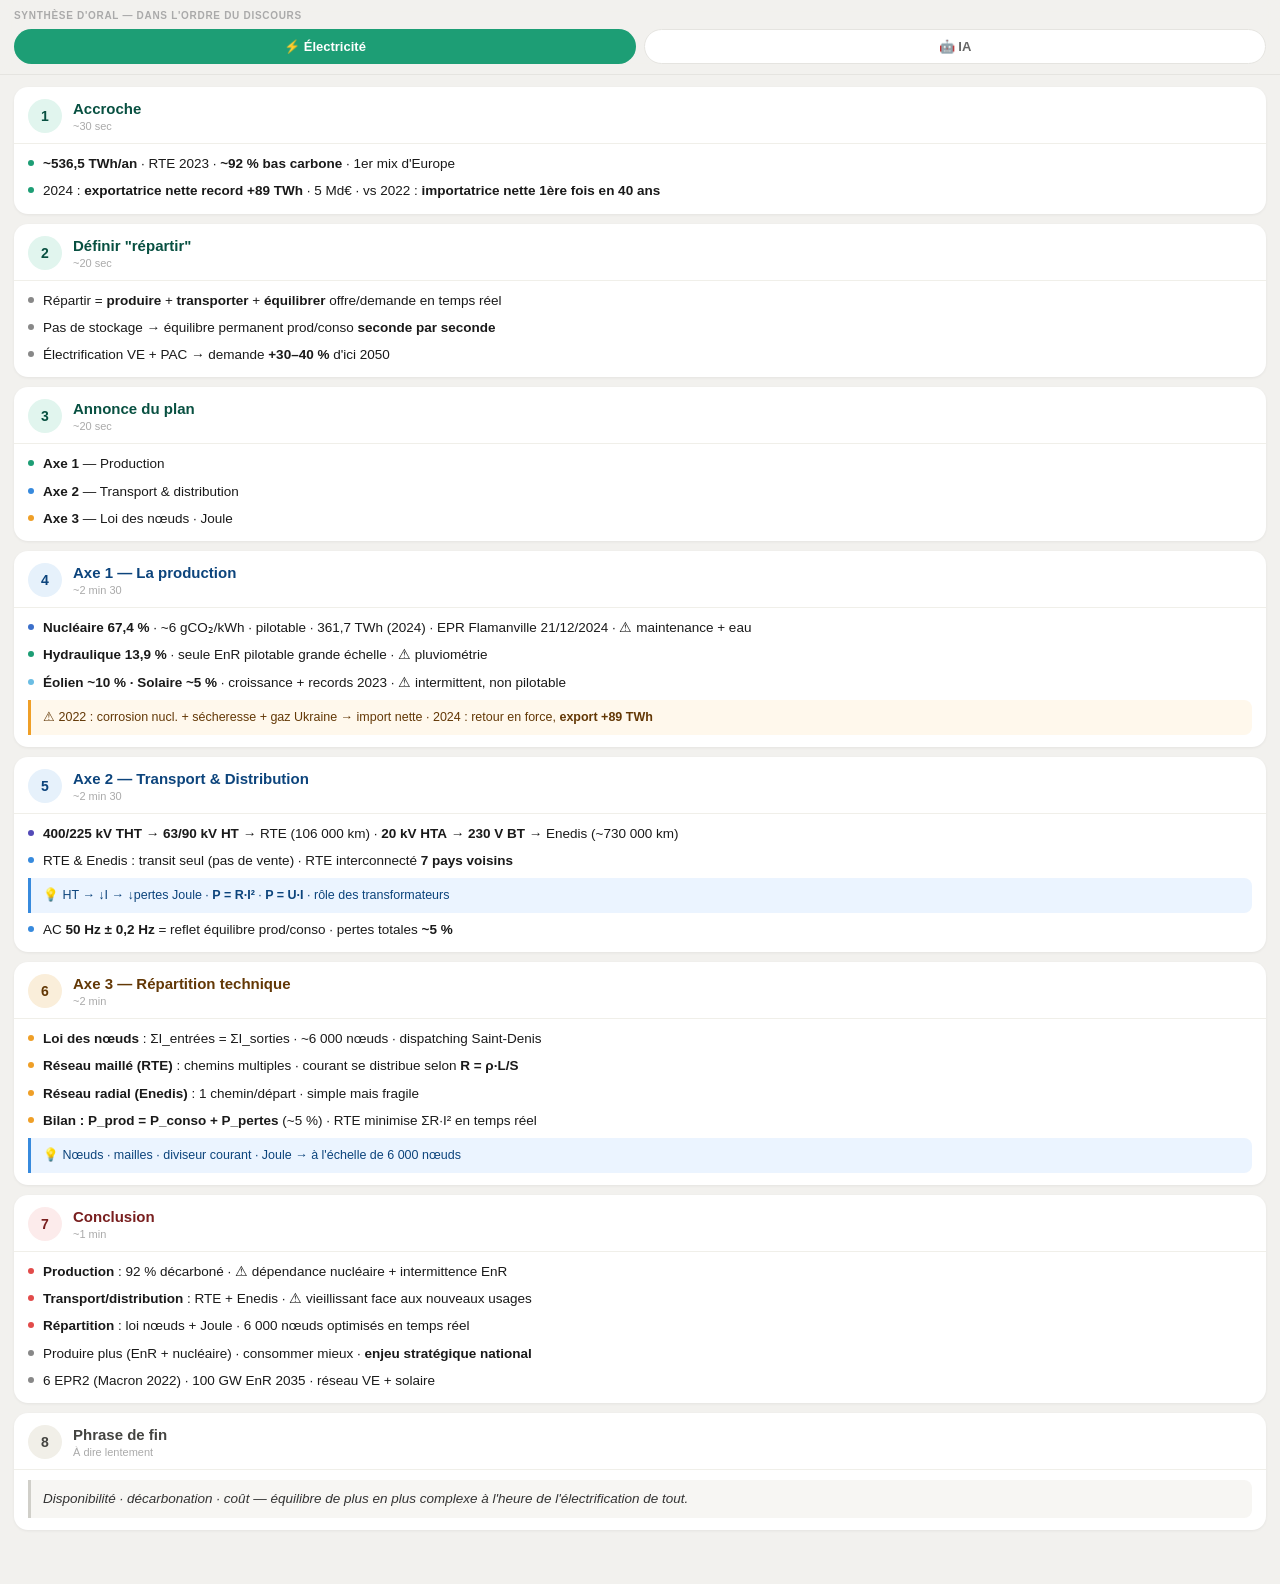
==== commit b00c5bea: "Changed Grand Oral resume" ====
--- a/fiches_synthese.html
+++ b/fiches_synthese.html
@@ -3,237 +3,322 @@
 <head>
 <meta charset="UTF-8">
 <meta name="viewport" content="width=device-width, initial-scale=1.0">
-<title>Synthèse Grand Oral</title>
+<meta name="apple-mobile-web-app-capable" content="yes">
+<title>Synthèse d'oral</title>
 <style>
-  * { box-sizing: border-box; margin: 0; padding: 0; }
-  body { font-family: -apple-system, BlinkMacSystemFont, 'Helvetica Neue', sans-serif; background: #F2F1EE; color: #1a1a1a; font-size: 13px; }
-
-  .tabs { display: flex; gap: 8px; padding: 12px 12px 0; position: sticky; top: 0; background: #F2F1EE; z-index: 10; padding-bottom: 10px; border-bottom: 1px solid #E5E4E0; }
-  .tab { flex: 1; padding: 9px; border-radius: 10px; border: 1.5px solid #E5E4E0; background: white; font-size: 13px; font-weight: 600; color: #666; cursor: pointer; text-align: center; }
+  * { box-sizing: border-box; margin: 0; padding: 0; -webkit-tap-highlight-color: transparent; }
+  body { font-family: -apple-system, BlinkMacSystemFont, 'Helvetica Neue', sans-serif; background: #F2F1EE; color: #1a1a1a; min-height: 100vh; padding-bottom: 32px; }
+
+  .top-bar { position: sticky; top: 0; z-index: 100; background: rgba(242,241,238,0.95); backdrop-filter: blur(12px); padding: 10px 14px 0; border-bottom: 0.5px solid #E5E4E0; }
+  .top-label { font-size: 10px; font-weight: 700; letter-spacing: 0.07em; text-transform: uppercase; color: #aaa; margin-bottom: 8px; }
+  .tabs { display: flex; gap: 8px; padding-bottom: 10px; }
+  .tab { flex: 1; padding: 9px; border-radius: 20px; border: 1px solid #E5E4E0; background: white; font-size: 13px; font-weight: 600; color: #666; cursor: pointer; text-align: center; }
   .tab.t0.active { background: #1D9E75; color: white; border-color: transparent; }
   .tab.t1.active { background: #534AB7; color: white; border-color: transparent; }
 
-  .page { display: none; padding: 10px 12px 24px; }
+  .page { display: none; padding: 12px 14px; }
   .page.active { display: block; }
 
-  .block { background: white; border-radius: 12px; padding: 11px 13px; margin-bottom: 8px; box-shadow: 0 1px 2px rgba(0,0,0,0.05); }
-  .btitle { font-size: 9px; font-weight: 700; letter-spacing: 0.09em; text-transform: uppercase; color: #aaa; margin-bottom: 8px; }
-
-  /* keyword rows */
-  .krow { display: flex; gap: 8px; padding: 5px 0; border-bottom: 0.5px solid #F0EFE9; align-items: baseline; line-height: 1.4; }
-  .krow:last-child { border-bottom: none; padding-bottom: 0; }
-  .krow:first-of-type { padding-top: 0; }
-  .klabel { font-weight: 700; flex-shrink: 0; color: #333; min-width: 90px; }
-  .kval { color: #444; flex: 1; }
-
-  /* numbers grid */
-  .ngrid { display: grid; grid-template-columns: 1fr 1fr; gap: 6px; }
-  .ncard { background: #F7F6F3; border-radius: 8px; padding: 7px 9px; border: 0.5px solid #E5E4E0; }
-  .nval { font-size: 17px; font-weight: 700; line-height: 1.1; }
-  .nlabel { font-size: 10px; color: #888; margin-top: 2px; line-height: 1.3; }
-
-  /* phrase */
-  .phrase { font-size: 12px; line-height: 1.6; color: #333; font-style: italic; border-left: 3px solid #E5E4E0; padding-left: 11px; }
-
-  /* plan */
-  .prow { display: flex; gap: 10px; align-items: flex-start; padding: 6px 0; border-bottom: 0.5px solid #F0EFE9; }
-  .prow:last-child { border-bottom: none; }
-  .pnum { width: 22px; height: 22px; border-radius: 50%; display: flex; align-items: center; justify-content: center; font-size: 12px; font-weight: 700; flex-shrink: 0; }
-  .ptitle { font-weight: 700; font-size: 13px; }
-  .psub { font-size: 11px; color: #888; margin-top: 1px; }
+  /* Step block */
+  .step { background: white; border-radius: 14px; margin-bottom: 10px; overflow: hidden; box-shadow: 0 1px 3px rgba(0,0,0,0.06); }
+  .step-header { display: flex; align-items: center; gap: 11px; padding: 12px 14px 10px; border-bottom: 0.5px solid #F0EFE9; }
+  .step-num { width: 34px; height: 34px; border-radius: 50%; display: flex; align-items: center; justify-content: center; font-size: 14px; font-weight: 800; flex-shrink: 0; }
+  .step-title { font-size: 15px; font-weight: 700; line-height: 1.2; }
+  .step-time { font-size: 11px; color: #aaa; margin-top: 2px; }
+  .step-body { padding: 10px 14px 12px; display: flex; flex-direction: column; gap: 7px; }
+
+  /* Points */
+  .pt { display: flex; gap: 9px; align-items: flex-start; font-size: 13.5px; line-height: 1.5; }
+  .pt-dot { width: 6px; height: 6px; border-radius: 50%; flex-shrink: 0; margin-top: 6px; }
+  .pt-text { flex: 1; }
+  .pt-text b { font-weight: 700; }
+
+  /* Number chips inline */
+  .chip { display: inline-block; font-weight: 700; font-size: 12px; padding: 1px 7px; border-radius: 10px; margin: 0 1px; }
+
+  /* Tip */
+  .tip { background: #EBF4FF; border-left: 3px solid #378ADD; border-radius: 0 8px 8px 0; padding: 8px 12px; font-size: 12.5px; color: #0C447C; line-height: 1.5; }
+  .warn { background: #FFF8EC; border-left: 3px solid #EF9F27; border-radius: 0 8px 8px 0; padding: 8px 12px; font-size: 12.5px; color: #633806; line-height: 1.5; }
+
+  /* Phrase finale */
+  .phrase { font-style: italic; font-size: 13.5px; color: #333; line-height: 1.6; border-left: 3px solid #D0CFC9; padding: 8px 12px; background: #F7F6F3; border-radius: 0 8px 8px 0; }
 </style>
 </head>
 <body>
 
-<div class="tabs">
-  <button class="tab t0 active" onclick="show(0)">⚡ Électricité</button>
-  <button class="tab t1" onclick="show(1)">🤖 IA</button>
+<div class="top-bar">
+  <div class="top-label">Synthèse d'oral — dans l'ordre du discours</div>
+  <div class="tabs">
+    <button class="tab t0 active" onclick="show(0)">⚡ Électricité</button>
+    <button class="tab t1" onclick="show(1)">🤖 IA</button>
+  </div>
 </div>
 
-<!-- ══════════════ ÉLECTRICITÉ ══════════════ -->
+<!-- ══════════ ÉLECTRICITÉ ══════════ -->
 <div class="page active" id="p0">
 
-  <div class="block">
-    <div class="btitle">Plan</div>
-    <div class="prow"><div class="pnum" style="background:#E1F5EE;color:#085041;">1</div><div><div class="ptitle">Production</div><div class="psub">Mix · Nucl · EnR · Atouts / Limites</div></div></div>
-    <div class="prow"><div class="pnum" style="background:#E6F1FB;color:#0C447C;">2</div><div><div class="ptitle">Transport & Distribution</div><div class="psub">Tensions · RTE / Enedis · 50 Hz · Pertes</div></div></div>
-    <div class="prow"><div class="pnum" style="background:#FAEEDA;color:#633806;">3</div><div><div class="ptitle">Répartition technique</div><div class="psub">Loi nœuds · Maillé/radial · Joule · Bilan</div></div></div>
-  </div>
-
-  <div class="block">
-    <div class="btitle">Chiffres clés</div>
-    <div class="ngrid">
-      <div class="ncard"><div class="nval" style="color:#085041;">536,5 TWh</div><div class="nlabel">Production 2023 (RTE)</div></div>
-      <div class="ncard"><div class="nval" style="color:#085041;">~92 %</div><div class="nlabel">Bas carbone (nucl+EnR)</div></div>
-      <div class="ncard"><div class="nval" style="color:#085041;">67,4 %</div><div class="nlabel">Nucléaire 2023</div></div>
-      <div class="ncard"><div class="nval" style="color:#085041;">27,6 %</div><div class="nlabel">EnR (hydro 13,9 · éolien 10 · solaire 5)</div></div>
-      <div class="ncard"><div class="nval" style="color:#085041;">361,7 TWh</div><div class="nlabel">Nucléaire 2024 (rebond)</div></div>
-      <div class="ncard"><div class="nval" style="color:#085041;">+89 TWh</div><div class="nlabel">Export net 2024 — record · 5 Md€</div></div>
-      <div class="ncard"><div class="nval" style="color:#0C447C;">106 000 km</div><div class="nlabel">Lignes RTE (THT/HT)</div></div>
-      <div class="ncard"><div class="nval" style="color:#0C447C;">730 000 km</div><div class="nlabel">Lignes Enedis (HTA/BT)</div></div>
-      <div class="ncard"><div class="nval" style="color:#0C447C;">~35 M</div><div class="nlabel">Compteurs Linky installés</div></div>
-      <div class="ncard"><div class="nval" style="color:#0C447C;">7 pays</div><div class="nlabel">Interconnexions France (50+ lignes)</div></div>
-      <div class="ncard"><div class="nval" style="color:#633806;">~5 %</div><div class="nlabel">Pertes totales réseau</div></div>
-      <div class="ncard"><div class="nval" style="color:#633806;">~6 000</div><div class="nlabel">Nœuds RTE (dispatching S-Denis)</div></div>
-      <div class="ncard"><div class="nval" style="color:#633806;">~5 GW</div><div class="nlabel">STEP France — rendement ~80 %</div></div>
-      <div class="ncard"><div class="nval" style="color:#633806;">+30–40 %</div><div class="nlabel">Hausse demande prévue d'ici 2050</div></div>
-    </div>
-  </div>
-
-  <div class="block">
-    <div class="btitle">Niveaux de tension</div>
-    <div class="krow"><div class="klabel" style="color:#534AB7;">400 / 225 kV</div><div class="kval">THT — transport longue distance — RTE</div></div>
-    <div class="krow"><div class="klabel" style="color:#378ADD;">63 / 90 kV</div><div class="kval">HT — transport régional — RTE — grandes industries + postes sources</div></div>
-    <div class="krow"><div class="klabel" style="color:#EF9F27;">20 kV</div><div class="kval">HTA — distribution — Enedis — quartiers + PME</div></div>
-    <div class="krow"><div class="klabel" style="color:#1D9E75;">230 / 400 V</div><div class="kval">BT — domestique + petits commerces — Enedis</div></div>
-  </div>
-
-  <div class="block">
-    <div class="btitle">Acteurs</div>
-    <div class="krow"><div class="klabel">RTE</div><div class="kval">Transport HT/THT · équilibre offre/demande temps réel · interconnexions · filiale EDF · pas achat/vente → transit</div></div>
-    <div class="krow"><div class="klabel">Enedis</div><div class="kval">Distribution HTA/BT · ex-ERDF · Linky · filiale EDF · pas achat/vente → transit</div></div>
-    <div class="krow"><div class="klabel">CRE</div><div class="kval">Régulation marché · fixe TURPE (tarif accès réseau)</div></div>
-    <div class="krow"><div class="klabel">ADEME</div><div class="kval">Finance + accompagne transition énergétique</div></div>
-  </div>
-
-  <div class="block">
-    <div class="btitle">Production — atouts / limites</div>
-    <div class="krow"><div class="klabel" style="color:#3B6FCA;">Nucléaire</div><div class="kval">Base stable · ~6 gCO₂/kWh · pilotable · EPR Flamanville 21/12/2024<br>⚠ maintenance · besoin eau (canicule)</div></div>
-    <div class="krow"><div class="klabel" style="color:#1D9E75;">Hydraulique</div><div class="kval">Seule EnR pilotable grande échelle · vannes ouv/ferm selon demande<br>⚠ pluviométrie (2022 = sécheresse historique)</div></div>
-    <div class="krow"><div class="klabel" style="color:#6BBDE3;">Éolien/Solaire</div><div class="kval">Forte croissance · records 2023<br>⚠ intermittence — non pilotable — défi équilibre réseau</div></div>
-  </div>
-
-  <div class="block">
-    <div class="btitle">Crise 2022 → 3 causes distinctes</div>
-    <div class="krow"><div class="klabel">Nucléaire</div><div class="kval">Corrosion sous contrainte circuits refroidissement → ~50 % parc à l'arrêt</div></div>
-    <div class="krow"><div class="klabel">Hydraulique</div><div class="kval">Sécheresse historique → baisse production</div></div>
-    <div class="krow"><div class="klabel">Gaz</div><div class="kval">Crise ukrainienne → prix explosifs</div></div>
-    <div class="krow"><div class="klabel">Résultat</div><div class="kval">Importatrice nette — 1ère fois en 40 ans (Allemagne + Espagne)</div></div>
-    <div class="krow"><div class="klabel">2024</div><div class="kval">361,7 TWh nucl + hydraulique record 74,7 TWh + EPR → export record +89 TWh</div></div>
-  </div>
-
-  <div class="block">
-    <div class="btitle">Équilibre réseau — concepts EE</div>
-    <div class="krow"><div class="klabel">50 Hz</div><div class="kval">CA · fréquence = reflet équilibre prod/conso · prod > conso → monte · déficit → descend · RTE tient ±0,2 Hz · déviation → centrales déconnectent → blackout cascade</div></div>
-    <div class="krow"><div class="klabel">Pertes Joule</div><div class="kval">P = R·I² · transporter à HT → U monte → I baisse (car P = U·I) → pertes chutent au carré · rôle transformateurs élévateurs (centrale) + abaisseurs (conso)</div></div>
-    <div class="krow"><div class="klabel">R = ρ·L/S</div><div class="kval">ρ alu = 2,7×10⁻⁸ Ω·m · léger → lignes aériennes HT</div></div>
-    <div class="krow"><div class="klabel">Loi nœuds</div><div class="kval">ΣI entrées = ΣI sorties · ex: 300A + 200A → 500A redistribués · conservation de la charge</div></div>
-    <div class="krow"><div class="klabel">Bilan national</div><div class="kval">P_produite = P_consommée + P_pertes (~5 % chaleur câbles) · RTE minimise ΣR·I² → optimisation numérique temps réel</div></div>
-  </div>
-
-  <div class="block">
-    <div class="btitle">Réseau maillé vs radial</div>
-    <div class="krow"><div class="klabel">RTE — maillé</div><div class="kval">Plusieurs chemins entre 2 points · courant distribué auto selon R=ρL/S · lignes courtes + grande section = plus de courant</div></div>
-    <div class="krow"><div class="klabel">Enedis — radial</div><div class="kval">Un seul chemin par départ · simple à gérer · fragile : panne = coupure totale du départ</div></div>
-    <div class="krow"><div class="klabel">Diviseur courant</div><div class="kval">I₁/I₂ = R₂/R₁ (loi des mailles) · courant préfère moindre résistance</div></div>
-  </div>
-
-  <div class="block">
-    <div class="btitle">STEP + intermittence EnR</div>
-    <div class="krow"><div class="klabel">STEP</div><div class="kval">Station Transfert Énergie Pompage · excédent → pompe eau bas→haut · pointe → turbine → élec · ~5 GW FR (meilleure Europe) · rendement ~80 % · seul stockage massif opérationnel</div></div>
-    <div class="krow"><div class="klabel">Leviers</div><div class="kval">STEP · interconnexions · effacement (EcoWatt, heures creuses) · gaz backup · à terme: batteries, H₂, smart grids</div></div>
-    <div class="krow"><div class="klabel">VE impact</div><div class="kval">Si tous chargent → >50 GW (= conso soirée actuelle) · solution: smart charging + Linky → décaler heure creuse/pic EnR → VE = actif flexibilité</div></div>
-  </div>
-
-  <div class="block">
-    <div class="btitle">Ouverture</div>
-    <div class="krow"><div class="klabel">Nouveau nucl.</div><div class="kval">6 EPR2 annoncés (Macron 2022)</div></div>
-    <div class="krow"><div class="klabel">EnR</div><div class="kval">Objectif 100 GW d'ici 2035</div></div>
-    <div class="krow"><div class="klabel">Réseau</div><div class="kval">Renforcement distribution pour VE + injection locale panneaux solaires</div></div>
-    <div class="krow"><div class="klabel">Enjeu</div><div class="kval">Souveraineté énergétique + décarbonation + compétitivité industrielle</div></div>
-  </div>
-
-  <div class="block">
-    <div class="btitle">Phrase de fin</div>
-    <div class="phrase">"Répartir l'électricité en France, c'est arbitrer en permanence entre disponibilité, décarbonation et coût — un équilibre de plus en plus complexe à l'heure de l'électrification de tout."</div>
+  <!-- ÉTAPE 1 -->
+  <div class="step">
+    <div class="step-header">
+      <div class="step-num" style="background:#E1F5EE;color:#085041;">1</div>
+      <div>
+        <div class="step-title" style="color:#085041;">Accroche</div>
+        <div class="step-time">~30 sec</div>
+      </div>
+    </div>
+    <div class="step-body">
+      <div class="pt"><span class="pt-dot" style="background:#1D9E75;"></span><span class="pt-text"><b>~536,5 TWh/an</b> · RTE 2023 · <b>~92 % bas carbone</b> · 1er mix d'Europe</span></div>
+      <div class="pt"><span class="pt-dot" style="background:#1D9E75;"></span><span class="pt-text">2024 : <b>exportatrice nette record +89 TWh</b> · 5 Md€ · vs 2022 : <b>importatrice nette 1ère fois en 40 ans</b></span></div>
+    </div>
+  </div>
+
+  <!-- ÉTAPE 2 -->
+  <div class="step">
+    <div class="step-header">
+      <div class="step-num" style="background:#E1F5EE;color:#085041;">2</div>
+      <div>
+        <div class="step-title" style="color:#085041;">Définir "répartir"</div>
+        <div class="step-time">~20 sec</div>
+      </div>
+    </div>
+    <div class="step-body">
+      <div class="pt"><span class="pt-dot" style="background:#888;"></span><span class="pt-text">Répartir = <b>produire</b> + <b>transporter</b> + <b>équilibrer</b> offre/demande en temps réel</span></div>
+      <div class="pt"><span class="pt-dot" style="background:#888;"></span><span class="pt-text">Pas de stockage → équilibre permanent prod/conso <b>seconde par seconde</b></span></div>
+      <div class="pt"><span class="pt-dot" style="background:#888;"></span><span class="pt-text">Électrification VE + PAC → demande <b>+30–40 %</b> d'ici 2050</span></div>
+    </div>
+  </div>
+
+  <!-- ÉTAPE 3 -->
+  <div class="step">
+    <div class="step-header">
+      <div class="step-num" style="background:#E1F5EE;color:#085041;">3</div>
+      <div>
+        <div class="step-title" style="color:#085041;">Annonce du plan</div>
+        <div class="step-time">~20 sec</div>
+      </div>
+    </div>
+    <div class="step-body">
+      <div class="pt"><span class="pt-dot" style="background:#1D9E75;"></span><span class="pt-text"><b>Axe 1</b> — Production</span></div>
+      <div class="pt"><span class="pt-dot" style="background:#378ADD;"></span><span class="pt-text"><b>Axe 2</b> — Transport &amp; distribution</span></div>
+      <div class="pt"><span class="pt-dot" style="background:#EF9F27;"></span><span class="pt-text"><b>Axe 3</b> — Loi des nœuds · Joule</span></div>
+    </div>
+  </div>
+
+  <!-- ÉTAPE 4 -->
+  <div class="step">
+    <div class="step-header">
+      <div class="step-num" style="background:#E6F1FB;color:#0C447C;">4</div>
+      <div>
+        <div class="step-title" style="color:#0C447C;">Axe 1 — La production</div>
+        <div class="step-time">~2 min 30</div>
+      </div>
+    </div>
+    <div class="step-body">
+      <div class="pt"><span class="pt-dot" style="background:#3B6FCA;"></span><span class="pt-text"><b>Nucléaire 67,4 %</b> · ~6 gCO₂/kWh · pilotable · 361,7 TWh (2024) · EPR Flamanville 21/12/2024 · ⚠ maintenance + eau</span></div>
+      <div class="pt"><span class="pt-dot" style="background:#1D9E75;"></span><span class="pt-text"><b>Hydraulique 13,9 %</b> · seule EnR pilotable grande échelle · ⚠ pluviométrie</span></div>
+      <div class="pt"><span class="pt-dot" style="background:#6BBDE3;"></span><span class="pt-text"><b>Éolien ~10 % · Solaire ~5 %</b> · croissance + records 2023 · ⚠ intermittent, non pilotable</span></div>
+      <div class="warn">⚠ 2022 : corrosion nucl. + sécheresse + gaz Ukraine → import nette · 2024 : retour en force, <b>export +89 TWh</b></div>
+    </div>
+  </div>
+
+  <!-- ÉTAPE 5 -->
+  <div class="step">
+    <div class="step-header">
+      <div class="step-num" style="background:#E6F1FB;color:#0C447C;">5</div>
+      <div>
+        <div class="step-title" style="color:#0C447C;">Axe 2 — Transport &amp; Distribution</div>
+        <div class="step-time">~2 min 30</div>
+      </div>
+    </div>
+    <div class="step-body">
+      <div class="pt"><span class="pt-dot" style="background:#534AB7;"></span><span class="pt-text"><b>400/225 kV THT</b> → <b>63/90 kV HT</b> → RTE (106 000 km) · <b>20 kV HTA</b> → <b>230 V BT</b> → Enedis (~730 000 km)</span></div>
+      <div class="pt"><span class="pt-dot" style="background:#378ADD;"></span><span class="pt-text">RTE &amp; Enedis : transit seul (pas de vente) · RTE interconnecté <b>7 pays voisins</b></span></div>
+      <div class="tip">💡 HT → ↓I → ↓pertes Joule · <b>P = R·I²</b> · <b>P = U·I</b> · rôle des transformateurs</div>
+      <div class="pt"><span class="pt-dot" style="background:#378ADD;"></span><span class="pt-text">AC <b>50 Hz ± 0,2 Hz</b> = reflet équilibre prod/conso · pertes totales <b>~5 %</b></span></div>
+    </div>
+  </div>
+
+  <!-- ÉTAPE 6 -->
+  <div class="step">
+    <div class="step-header">
+      <div class="step-num" style="background:#FAEEDA;color:#633806;">6</div>
+      <div>
+        <div class="step-title" style="color:#633806;">Axe 3 — Répartition technique</div>
+        <div class="step-time">~2 min</div>
+      </div>
+    </div>
+    <div class="step-body">
+      <div class="pt"><span class="pt-dot" style="background:#EF9F27;"></span><span class="pt-text"><b>Loi des nœuds</b> : ΣI_entrées = ΣI_sorties · ~6 000 nœuds · dispatching Saint-Denis</span></div>
+      <div class="pt"><span class="pt-dot" style="background:#EF9F27;"></span><span class="pt-text"><b>Réseau maillé (RTE)</b> : chemins multiples · courant se distribue selon <b>R = ρ·L/S</b></span></div>
+      <div class="pt"><span class="pt-dot" style="background:#EF9F27;"></span><span class="pt-text"><b>Réseau radial (Enedis)</b> : 1 chemin/départ · simple mais fragile</span></div>
+      <div class="pt"><span class="pt-dot" style="background:#EF9F27;"></span><span class="pt-text"><b>Bilan : P_prod = P_conso + P_pertes</b> (~5 %) · RTE minimise ΣR·I² en temps réel</span></div>
+      <div class="tip">💡 Nœuds · mailles · diviseur courant · Joule → à l'échelle de 6 000 nœuds</div>
+    </div>
+  </div>
+
+  <!-- ÉTAPE 7 -->
+  <div class="step">
+    <div class="step-header">
+      <div class="step-num" style="background:#FCEBEB;color:#791F1F;">7</div>
+      <div>
+        <div class="step-title" style="color:#791F1F;">Conclusion</div>
+        <div class="step-time">~1 min</div>
+      </div>
+    </div>
+    <div class="step-body">
+      <div class="pt"><span class="pt-dot" style="background:#E24B4A;"></span><span class="pt-text"><b>Production</b> : 92 % décarboné · ⚠ dépendance nucléaire + intermittence EnR</span></div>
+      <div class="pt"><span class="pt-dot" style="background:#E24B4A;"></span><span class="pt-text"><b>Transport/distribution</b> : RTE + Enedis · ⚠ vieillissant face aux nouveaux usages</span></div>
+      <div class="pt"><span class="pt-dot" style="background:#E24B4A;"></span><span class="pt-text"><b>Répartition</b> : loi nœuds + Joule · 6 000 nœuds optimisés en temps réel</span></div>
+      <div class="pt"><span class="pt-dot" style="background:#888;"></span><span class="pt-text">Produire plus (EnR + nucléaire) · consommer mieux · <b>enjeu stratégique national</b></span></div>
+      <div class="pt"><span class="pt-dot" style="background:#888;"></span><span class="pt-text">6 EPR2 (Macron 2022) · 100 GW EnR 2035 · réseau VE + solaire</span></div>
+    </div>
+  </div>
+
+  <!-- ÉTAPE 8 -->
+  <div class="step">
+    <div class="step-header">
+      <div class="step-num" style="background:#F1EFE8;color:#444441;">8</div>
+      <div>
+        <div class="step-title" style="color:#444441;">Phrase de fin</div>
+        <div class="step-time">À dire lentement</div>
+      </div>
+    </div>
+    <div class="step-body">
+      <div class="phrase">Disponibilité · décarbonation · coût — équilibre de plus en plus complexe à l'heure de l'électrification de tout.</div>
+    </div>
   </div>
 
 </div>
 
-<!-- ══════════════ IA ══════════════ -->
+<!-- ══════════ IA ══════════ -->
 <div class="page" id="p1">
 
-  <div class="block">
-    <div class="btitle">Plan</div>
-    <div class="prow"><div class="pnum" style="background:#E1F5EE;color:#085041;">1</div><div><div class="ptitle">Impact environnemental</div><div class="psub">CO₂ · Eau · E-waste · Mix local</div></div></div>
-    <div class="prow"><div class="pnum" style="background:#E6F1FB;color:#0C447C;">2</div><div><div class="ptitle">Impact énergétique</div><div class="psub">Chaîne complète · PUE · Entraîn. vs Inférence</div></div></div>
-    <div class="prow"><div class="pnum" style="background:#FAEEDA;color:#633806;">3</div><div><div class="ptitle">Impact économique</div><div class="psub">Marché · Emploi · Bénéfices · Fracture</div></div></div>
-  </div>
-
-  <div class="block">
-    <div class="btitle">Chiffres clés</div>
-    <div class="ngrid">
-      <div class="ncard"><div class="nval" style="color:#085041;">552 t CO₂</div><div class="nlabel">Entraîn. GPT-3 · Patterson 2021 · = 5 A/R NY–SF avion</div></div>
-      <div class="ncard"><div class="nval" style="color:#085041;">700 000 L</div><div class="nlabel">Eau GPT-3 (Li 2023)</div></div>
-      <div class="ncard"><div class="nval" style="color:#085041;">~4 %</div><div class="nlabel">GES mondiaux — numérique = aviation civile (Shift Project 2023)</div></div>
-      <div class="ncard"><div class="nval" style="color:#085041;">62 Mt/an</div><div class="nlabel">E-waste TIC (ONU 2022) · ~20 % traités correctement</div></div>
-      <div class="ncard"><div class="nval" style="color:#0C447C;">415 TWh</div><div class="nlabel">Data centers 2024 (IEA)</div></div>
-      <div class="ncard"><div class="nval" style="color:#0C447C;">945 TWh</div><div class="nlabel">Projection 2030 (IEA "Energy and AI" 2025) · +12 %/an depuis 2017</div></div>
-      <div class="ncard"><div class="nval" style="color:#0C447C;">~200 TWh</div><div class="nlabel">Télécoms/an (IEA) — séparé des DC</div></div>
-      <div class="ncard"><div class="nval" style="color:#0C447C;">×10</div><div class="nlabel">1 requête IA vs 1 recherche Google (énergie)</div></div>
-      <div class="ncard"><div class="nval" style="color:#633806;">~200 Md$</div><div class="nlabel">Marché IA 2023 → >1 800 Md$ 2030 (Statista)</div></div>
-      <div class="ncard"><div class="nval" style="color:#633806;">+7 %</div><div class="nlabel">Gain PIB potentiel sur 10 ans (Goldman Sachs 2023)</div></div>
-      <div class="ncard"><div class="nval" style="color:#633806;">~40 %</div><div class="nlabel">Emplois "exposés" (FMI 2024) ≠ perdus</div></div>
-      <div class="ncard"><div class="nval" style="color:#633806;">>100 M$</div><div class="nlabel">Coût entraîn. GPT-4 (Sam Altman 2023)</div></div>
-      <div class="ncard"><div class="nval" style="color:#633806;">Nvidia ×8</div><div class="nlabel">En bourse entre 2022 et 2024</div></div>
-      <div class="ncard"><div class="nval" style="color:#633806;">2 600–4 400 Md$</div><div class="nlabel">Gains productivité/an (McKinsey 2023)</div></div>
-    </div>
-  </div>
-
-  <div class="block">
-    <div class="btitle">Axe 1 — Environnemental</div>
-    <div class="krow"><div class="klabel">CO₂</div><div class="kval">Dépend mix local · Islande (géothermie) vs Pologne (charbon) → ×10 même calcul · GPT-4 = plusieurs milliers t CO₂</div></div>
-    <div class="krow"><div class="klabel">Eau</div><div class="kval">Refroidissement tours d'eau · stress hydrique local · DC en zones arides (foncier pas cher)</div></div>
-    <div class="krow"><div class="klabel">E-waste</div><div class="kval">GPU renouvelés 2–3 ans · matières rares: cobalt, lithium · ~20 % traités correctement</div></div>
-    <div class="krow"><div class="klabel">ACV</div><div class="kval">Fabrication GPU > impact usage parfois (cycle de vie complet)</div></div>
-    <div class="krow"><div class="klabel">Paradoxe</div><div class="kval">IA cause (CO₂/eau) ET solution (modélisation climat, optimisation réseaux élec)</div></div>
-  </div>
-
-  <div class="block">
-    <div class="btitle">Axe 2 — Énergétique</div>
-    <div class="krow"><div class="klabel">Chaîne</div><div class="kval">Terminal → WiFi/4G/5G → backbone Internet → data center · chaque maillon consomme</div></div>
-    <div class="krow"><div class="klabel">PUE</div><div class="kval">= énergie totale DC ÷ énergie calcul · 1,0 idéal (impossible) · 1,1 Google · 1,5 moyenne · 2,0 vieux DC<br>Ex PUE 1,5: 100 kW calcul + 50 kW gaspillés (clim ~40 % + conversions)<br>GPU IA: 2–3× plus chaud que serveurs classiques</div></div>
-    <div class="krow"><div class="klabel">Entraînement</div><div class="kval">Ponctuel · semaines · milliers de GPU · puissance de crête (EE)</div></div>
-    <div class="krow"><div class="klabel">Inférence</div><div class="kval">×10 Google/requête · milliards/jour → impact total > entraînement · régime permanent (EE)</div></div>
-    <div class="krow"><div class="klabel">DeepMind</div><div class="kval">IA optimise refroidissement Google → −40 % conso clim</div></div>
-  </div>
-
-  <div class="block">
-    <div class="btitle">Axe 3 — Économique</div>
-    <div class="krow"><div class="klabel">Marché</div><div class="kval">Nvidia ×8 (2022–2024) · nouvelles industries: cloud IA, MLOps, prompt engineering, cybersécurité IA</div></div>
-    <div class="krow"><div class="klabel">Emploi</div><div class="kval">40 % exposés ≠ 40 % perdus · certains augmentés, d'autres transformés · vrai risque: transition inégale (pays + qualification)</div></div>
-    <div class="krow"><div class="klabel">Bénéfices</div><div class="kval">2 600–4 400 Md$/an (McKinsey) · concentration chez géants tech · fracture numérique Nord/Sud</div></div>
-    <div class="krow"><div class="klabel">Paradoxe</div><div class="kval">Coûte cher (énergie, eau) mais valeur économique → investissement massif continue</div></div>
-  </div>
-
-  <div class="block">
-    <div class="btitle">Lien STI2D EE</div>
-    <div class="krow"><div class="klabel">PUE</div><div class="kval">= rendement (notion EE directe)</div></div>
-    <div class="krow"><div class="klabel">Entraîn.</div><div class="kval">= puissance de crête</div></div>
-    <div class="krow"><div class="klabel">Inférence</div><div class="kval">= régime permanent</div></div>
-    <div class="krow"><div class="klabel">Bilan énerg.</div><div class="kval">énergie produite = énergie utile + pertes</div></div>
-    <div class="krow"><div class="klabel">Empreinte</div><div class="kval">dépend mix électrique local → lien direct question élec</div></div>
-    <div class="krow"><div class="klabel">I2D</div><div class="kval">Architecture systèmes numériques, algorithmes, traitement données</div></div>
-  </div>
-
-  <div class="block">
-    <div class="btitle">Solutions à citer</div>
-    <div class="krow"><div class="klabel">IA frugale</div><div class="kval">Mistral, Phi-3 — petits modèles efficaces pour usages courants</div></div>
-    <div class="krow"><div class="klabel">Énergie verte</div><div class="kval">Microsoft + réacteur Three Mile Island (2024)</div></div>
-    <div class="krow"><div class="klabel">AI Act</div><div class="kval">Européen 2024 · transparence imposée · pas d'équivalent USA/Chine</div></div>
-    <div class="krow"><div class="klabel">Algo</div><div class="kval">Efficacité algorithmique · mutualiser les modèles · sobriété numérique</div></div>
-  </div>
-
-  <div class="block">
-    <div class="btitle">Question ouverte — risque non traité</div>
-    <div class="krow"><div class="klabel">Concentration</div><div class="kval">IA contrôlée par 3–4 entreprises (OpenAI, Google, Meta) + 2 États (USA, Chine)</div></div>
-    <div class="krow"><div class="klabel">Risque</div><div class="kval">Souveraineté numérique · Europe dépendante · géopolitique</div></div>
-    <div class="krow"><div class="klabel">Réponse</div><div class="kval">AI Act EU 2024 — sans équivalent ailleurs</div></div>
-  </div>
-
-  <div class="block">
-    <div class="btitle">Phrase de fin</div>
-    <div class="phrase">"L'IA restera une opportunité ou deviendra une contrainte selon les choix que nos sociétés feront dans les 10 prochaines années."</div>
+  <!-- ÉTAPE 1 -->
+  <div class="step">
+    <div class="step-header">
+      <div class="step-num" style="background:#EEEDFE;color:#3C3489;">1</div>
+      <div>
+        <div class="step-title" style="color:#3C3489;">Accroche</div>
+        <div class="step-time">~30 sec</div>
+      </div>
+    </div>
+    <div class="step-body">
+      <div class="pt"><span class="pt-dot" style="background:#534AB7;"></span><span class="pt-text">GPT-3 : <b>552 t CO₂</b> · = 5 AR New York–San Francisco · Patterson 2021</span></div>
+      <div class="pt"><span class="pt-dot" style="background:#534AB7;"></span><span class="pt-text">Numérique : <b>~4 % GES mondiaux</b> = aviation civile · Shift Project 2023</span></div>
+    </div>
+  </div>
+
+  <!-- ÉTAPE 2 -->
+  <div class="step">
+    <div class="step-header">
+      <div class="step-num" style="background:#EEEDFE;color:#3C3489;">2</div>
+      <div>
+        <div class="step-title" style="color:#3C3489;">Définir l'IA</div>
+        <div class="step-time">~20 sec</div>
+      </div>
+    </div>
+    <div class="step-body">
+      <div class="pt"><span class="pt-dot" style="background:#888;"></span><span class="pt-text">Apprendre sur données → classer · générer · prédire</span></div>
+      <div class="pt"><span class="pt-dot" style="background:#888;"></span><span class="pt-text"><b>Entraînement</b> (coûteux, ponctuel) · <b>Inférence</b> (continu, massif)</span></div>
+      <div class="pt"><span class="pt-dot" style="background:#888;"></span><span class="pt-text">Infrastructure : terminaux · réseaux · data centers</span></div>
+    </div>
+  </div>
+
+  <!-- ÉTAPE 3 -->
+  <div class="step">
+    <div class="step-header">
+      <div class="step-num" style="background:#EEEDFE;color:#3C3489;">3</div>
+      <div>
+        <div class="step-title" style="color:#3C3489;">Annonce du plan</div>
+        <div class="step-time">~20 sec</div>
+      </div>
+    </div>
+    <div class="step-body">
+      <div class="pt"><span class="pt-dot" style="background:#1D9E75;"></span><span class="pt-text"><b>Axe 1</b> — Environnemental : CO₂ · eau · e-waste</span></div>
+      <div class="pt"><span class="pt-dot" style="background:#378ADD;"></span><span class="pt-text"><b>Axe 2</b> — Énergétique : toute la chaîne</span></div>
+      <div class="pt"><span class="pt-dot" style="background:#EF9F27;"></span><span class="pt-text"><b>Axe 3</b> — Économique : marché · emploi · fractures</span></div>
+    </div>
+  </div>
+
+  <!-- ÉTAPE 4 -->
+  <div class="step">
+    <div class="step-header">
+      <div class="step-num" style="background:#E1F5EE;color:#085041;">4</div>
+      <div>
+        <div class="step-title" style="color:#085041;">Axe 1 — Impact environnemental</div>
+        <div class="step-time">~2 min 30</div>
+      </div>
+    </div>
+    <div class="step-body">
+      <div class="pt"><span class="pt-dot" style="background:#1D9E75;"></span><span class="pt-text"><b>Carbone</b> : 552 t (GPT-3) · GPT-4 : milliers t · mix local crucial · Islande vs Pologne ×10</span></div>
+      <div class="pt"><span class="pt-dot" style="background:#1D9E75;"></span><span class="pt-text"><b>Eau</b> : 700 000 L (GPT-3) · tours refroidissement · ⚠ stress hydrique zones arides · Li 2023</span></div>
+      <div class="pt"><span class="pt-dot" style="background:#1D9E75;"></span><span class="pt-text"><b>E-waste</b> : 62 Mt/an (ONU 2022) · GPU renouvelés 2–3 ans · cobalt/lithium · ~20 % traités · ACV : fabrication &gt; usage</span></div>
+      <div class="warn">⚠ Paradoxe : IA = solution aussi · DeepMind <b>−40 %</b> refroidissement Google · modélisation climat + réseaux</div>
+    </div>
+  </div>
+
+  <!-- ÉTAPE 5 -->
+  <div class="step">
+    <div class="step-header">
+      <div class="step-num" style="background:#E6F1FB;color:#0C447C;">5</div>
+      <div>
+        <div class="step-title" style="color:#0C447C;">Axe 2 — Impact énergétique</div>
+        <div class="step-time">~2 min 30</div>
+      </div>
+    </div>
+    <div class="step-body">
+      <div class="pt"><span class="pt-dot" style="background:#378ADD;"></span><span class="pt-text">Terminal → WiFi/5G → backbone → data center · télécom seul : <b>~200 TWh/an</b> (IEA)</span></div>
+      <div class="pt"><span class="pt-dot" style="background:#378ADD;"></span><span class="pt-text"><b>PUE</b> = énergie totale ÷ énergie utile · 1,0 idéal · 1,1 Google · 1,5 industrie · 2,0 vieux · = rendement EE</span></div>
+      <div class="pt"><span class="pt-dot" style="background:#378ADD;"></span><span class="pt-text">Entraînement : <b>crête</b> (semaines, GPU×1000) · Inférence : ×10 Google/requête · milliards/jour → impact total &gt; entraînement</span></div>
+      <div class="pt"><span class="pt-dot" style="background:#378ADD;"></span><span class="pt-text">Data centers : <b>415 TWh (2024) → 945 TWh (2030)</b> · +12 %/an · IEA "Energy and AI" 2025</span></div>
+    </div>
+  </div>
+
+  <!-- ÉTAPE 6 -->
+  <div class="step">
+    <div class="step-header">
+      <div class="step-num" style="background:#FAEEDA;color:#633806;">6</div>
+      <div>
+        <div class="step-title" style="color:#633806;">Axe 3 — Impact économique</div>
+        <div class="step-time">~2 min</div>
+      </div>
+    </div>
+    <div class="step-body">
+      <div class="pt"><span class="pt-dot" style="background:#EF9F27;"></span><span class="pt-text"><b>Marché</b> : 200 Md$ (2023) → &gt;1 800 Md$ (2030) · Nvidia ×8 (2022–24) · cloud IA · MLOps · prompt eng.</span></div>
+      <div class="pt"><span class="pt-dot" style="background:#EF9F27;"></span><span class="pt-text"><b>Emploi</b> : FMI 40 % exposés (≠ perdus) · augmentés ou transformés · ⚠ transition inégale</span></div>
+      <div class="pt"><span class="pt-dot" style="background:#EF9F27;"></span><span class="pt-text"><b>Bénéfices</b> : +2 600–4 400 Md$/an · McKinsey 2023 · ⚠ gains concentrés → fracture Nord/Sud</span></div>
+    </div>
+  </div>
+
+  <!-- ÉTAPE 7 -->
+  <div class="step">
+    <div class="step-header">
+      <div class="step-num" style="background:#FCEBEB;color:#791F1F;">7</div>
+      <div>
+        <div class="step-title" style="color:#791F1F;">Conclusion</div>
+        <div class="step-time">~1 min</div>
+      </div>
+    </div>
+    <div class="step-body">
+      <div class="pt"><span class="pt-dot" style="background:#E24B4A;"></span><span class="pt-text"><b>Env</b> : CO₂ · eau · e-waste · ⚠ mix local décisif</span></div>
+      <div class="pt"><span class="pt-dot" style="background:#E24B4A;"></span><span class="pt-text"><b>Énergie</b> : chaîne complète · PUE ↑ · mais ×2,3 d'ici 2030 (IEA)</span></div>
+      <div class="pt"><span class="pt-dot" style="background:#E24B4A;"></span><span class="pt-text"><b>Éco</b> : croissance · ⚠ gains concentrés + fracture numérique</span></div>
+      <div class="pt"><span class="pt-dot" style="background:#888;"></span><span class="pt-text"><b>Cause ET solution</b> · IA frugale (Mistral, Phi-3) · énergie verte · AI Act 2024 · sobriété</span></div>
+    </div>
+  </div>
+
+  <!-- ÉTAPE 8 -->
+  <div class="step">
+    <div class="step-header">
+      <div class="step-num" style="background:#F1EFE8;color:#444441;">8</div>
+      <div>
+        <div class="step-title" style="color:#444441;">Phrase de fin</div>
+        <div class="step-time">À dire lentement</div>
+      </div>
+    </div>
+    <div class="step-body">
+      <div class="phrase">Opportunité ou contrainte — selon les choix des 10 prochaines années.</div>
+    </div>
   </div>
 
 </div>
